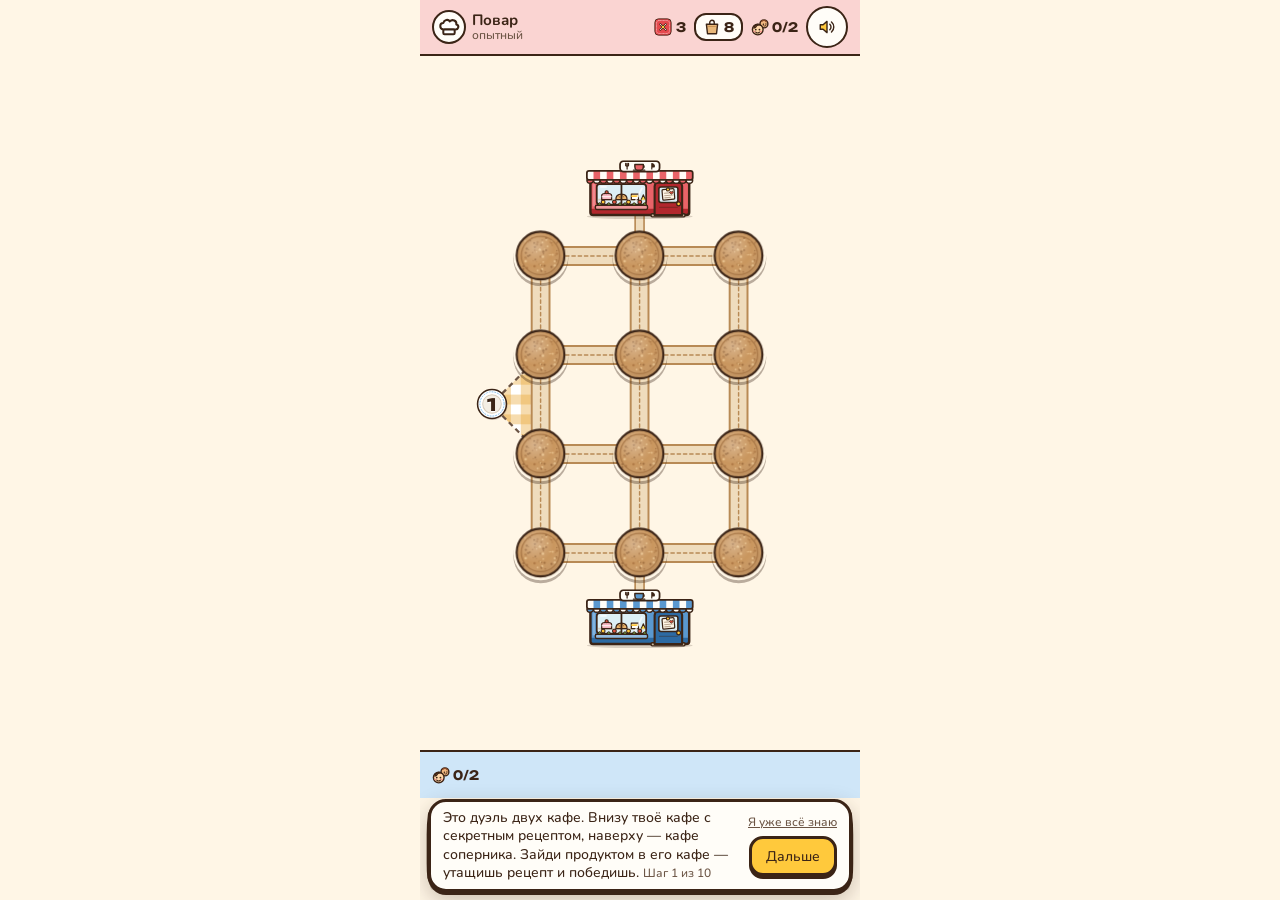
==== index.html @ 73033e5e "Сборка 06a5ac6: правила обновились, старые партии по прежним" ====
<!doctype html>
<html lang="ru">
  <head><meta name="robots" content="noindex">
    <meta charset="utf-8" />
    <meta name="viewport" content="width=device-width, initial-scale=1, viewport-fit=cover" />
    <meta name="theme-color" content="#FFF6E6" />
    <meta name="description" content="Два кафе спорят за гостей: выставляй продукты цепочкой от своего кафе, обслуживай столики или утащи секретный рецепт соперника. Дуэль с поваром или с другом." />
    <link rel="manifest" href="manifest.webmanifest" />
    <link rel="icon" href="icon-192.png" />
    <link rel="apple-touch-icon" href="icon-192.png" />
    <title>Кухонная дуэль</title>
    <script type="module" crossorigin src="./assets/main-CkY53IUv.js"></script>
    <link rel="modulepreload" crossorigin href="./assets/net-BnhEGn1H.js">
    <link rel="stylesheet" crossorigin href="./assets/main-BZFD7mSK.css">
  </head>
  <body>
    <main id="app"></main>
  </body>
</html>
---- assets/main-BZFD7mSK.css ----
@font-face{font-family:Nunito;font-style:normal;font-weight:400 900;font-display:swap;src:url(./nunito-cyrillic-CY6AOgYE.woff2)format("woff2");unicode-range:U+301,U+400-45F,U+490-491,U+4B0-4B1,U+2116}@font-face{font-family:Nunito;font-style:normal;font-weight:400 900;font-display:swap;src:url(./nunito-latin-BzFMHfZw.woff2)format("woff2");unicode-range:U+??,U+131,U+152-153,U+2BB-2BC,U+2C6,U+2DA,U+2DC,U+304,U+308,U+329,U+2000-206F,U+20AC,U+2122,U+2191,U+2193,U+2212,U+2215,U+FEFF,U+FFFD}@font-face{font-family:Unbounded;font-style:normal;font-weight:400 900;font-display:swap;src:url(./unbounded-cyrillic-C627f1f8.woff2)format("woff2");unicode-range:U+301,U+400-45F,U+490-491,U+4B0-4B1,U+2116}@font-face{font-family:Unbounded;font-style:normal;font-weight:400 900;font-display:swap;src:url(./unbounded-latin-D5afBTBx.woff2)format("woff2");unicode-range:U+??,U+131,U+152-153,U+2BB-2BC,U+2C6,U+2DA,U+2DC,U+304,U+308,U+329,U+2000-206F,U+20AC,U+2122,U+2191,U+2193,U+2212,U+2215,U+FEFF,U+FFFD}:root{--ink:#3b2416;--ink2:#6b5444;--cream:#fff6e6;--paper:#fffdf8;--tile:#f6ead6;--grout:#e6d4b8;--wood:#e9b87a;--blue:#3d86c6;--blue-l:#cfe6f8;--red:#e5484d;--red-l:#fad4d2;--mustard:#ffc93c;--leaf:#5db33a;--leaf-l:#ddf2cc;--blue-d:#2c6aa3;--red-d:#b2272d;--display:"Unbounded", "Nunito", system-ui, sans-serif;--body:"Nunito", system-ui, sans-serif;--cs:50px}*{box-sizing:border-box;-webkit-tap-highlight-color:transparent}html,body{background:var(--cream);height:100%;color:var(--ink);font:500 15px/1.35 var(--body);margin:0}body{overscroll-behavior:none;-webkit-user-select:none;user-select:none}button{font:inherit;color:inherit;cursor:pointer}button:disabled{opacity:.45;cursor:default}#app{flex-direction:column;max-width:440px;height:100%;margin:0 auto;display:flex;position:relative;overflow:hidden}.ic{flex:none;width:26px;height:26px}.ic.sm{width:18px;height:18px}h1,h2,h3{font-family:var(--display);margin:0}p,li{text-wrap:pretty}.sr{clip:rect(0 0 0 0);white-space:nowrap;width:1px;height:1px;position:absolute;overflow:hidden}#app{touch-action:manipulation}.menu{flex-direction:column;flex:1;gap:14px;padding:28px 20px 20px;display:flex;overflow:auto}.logo{justify-items:center;margin:6px 0 4px;line-height:.95;display:grid}.logo .l1{font:900 30px var(--display);color:var(--blue)}.logo .l2{font:900 44px var(--display);color:var(--red)}.hero{justify-content:center;gap:10px;display:flex}.hero img{width:92px;height:92px}@media (height<=700px){.menu{gap:10px;padding-top:16px}.logo{margin:0}.logo .l1{font-size:24px}.logo .l2{font-size:36px}.hero img{width:60px;height:60px}.opt{padding:8px 10px}}@media (height<=600px){.hero{display:none}}.group{gap:6px;display:grid}.group>b{font:800 13px var(--display);text-transform:uppercase;letter-spacing:.06em;color:var(--ink2)}.seg{grid-template-columns:1fr 1fr;gap:8px;display:grid}.opt{text-align:left;background:var(--paper);border:2px solid var(--ink);border-radius:14px;gap:2px;padding:10px 12px;display:grid}.opt small{color:var(--ink2);font-size:12px}.opt b{font:800 14px var(--display)}.opt[aria-pressed=true]{background:var(--leaf-l);box-shadow:inset 0 0 0 3px var(--leaf)}.seg.three{grid-template-columns:repeat(3,minmax(0,1fr))}.seg.three .opt{padding:9px 8px}.seg.three .opt b{font:800 14px var(--body);white-space:nowrap}.seg.maps{grid-template-columns:repeat(3,minmax(0,1fr))}.opt.map{text-align:center;justify-items:center;gap:4px;padding:8px 6px}.opt.map b{font:800 13px var(--body);white-space:nowrap}.thumb{width:100%;height:58px}.thumb polyline{stroke:#c9a274;stroke-width:.16px;stroke-linecap:round;fill:none}.thumb polyline.hq{stroke-dasharray:.08 .1}.thumb .bs{fill:#c9965e;stroke:var(--ink);stroke-width:.07px}.thumb .pl{fill:#fff;stroke:#e8a838;stroke-width:.08px}.thumb .fr{stroke:var(--ink);stroke-width:.07px}.thumb .fr0{fill:var(--blue)}.thumb .fr1{fill:var(--red)}.cta{background:var(--mustard);border:3px solid var(--ink);width:100%;box-shadow:0 5px 0 var(--ink);font:800 18px var(--display);border-radius:18px;justify-content:center;align-items:center;gap:8px;padding:14px;display:flex}.cta:active{box-shadow:0 2px 0 var(--ink);transform:translateY(3px)}.ghost{background:var(--paper);border:2px solid var(--ink);border-radius:14px;justify-content:center;align-items:center;gap:6px;padding:10px 6px;font-size:14px;display:flex}.row2{grid-template-columns:1fr 1fr;gap:8px;width:100%;display:grid}.ghost.wide{width:100%}.hud{align-items:center;gap:8px;min-height:48px;padding:6px 12px;display:flex}.hud.top{background:var(--red-l);border-bottom:2px solid var(--ink)}.hud.bottom{border-top:2px solid var(--ink);background:var(--blue-l)}.who{align-items:center;gap:6px;margin-right:auto;line-height:1.1;display:flex}.who small{color:var(--ink2);font-size:12px;display:block}.ava{background:var(--paper);border:2px solid var(--ink);border-radius:50%;width:34px;height:34px;padding:2px}.backs{display:flex}.backs img{width:18px;height:18px;margin-left:-6px}.backs img:first-child{margin:0}.stat{font:700 13px var(--display);font-variant-numeric:tabular-nums;align-items:center;gap:3px;display:inline-flex}.amb{display:flex}.amb img{width:22px;height:22px}.amb.on img:first-child{animation:.8s ease-in-out infinite alternate pulse}.round{border:2px solid var(--ink);background:var(--paper);border-radius:50%;flex:none;place-items:center;width:42px;height:42px;padding:0;display:grid;position:relative}.round:before{content:"";border-radius:50%;position:absolute;inset:-3px}.say{z-index:7;height:30px;color:var(--ink);text-align:center;background:var(--red-l);font-size:13px;line-height:1.3;position:relative}.say-in{background:inherit;border-bottom:2px solid var(--ink);min-height:100%;padding:6px 12px 5px;position:absolute;inset:0 0 auto}.say b{font:800 12px var(--display);margin-right:4px}.say.me{background:var(--blue-l)}.field{flex:1;align-content:center;justify-items:center;min-height:0;padding:4px 10px 2px;display:grid;overflow:hidden}.fridge-row{grid-template-columns:repeat(var(--w), var(--cs));height:34px;display:grid;overflow:visible}.fridge-row button{background:0 0;border:0;padding:0;position:relative}.fridge-row button:disabled{opacity:1}.fridge-row img{object-fit:contain;width:100%;max-width:180px;height:40px;margin-top:-4px}.fridge-row .reach img{filter:drop-shadow(0 0 6px var(--leaf));animation:1.1s ease-in-out infinite alternate glow}@keyframes glow{to{transform:scale(1.06)}}.board{grid-template-columns:repeat(var(--w), var(--cs));grid-template-rows:repeat(var(--h), var(--cs));background:var(--grout);border:3px solid var(--ink);border-radius:14px;gap:3px;padding:3px;display:grid}.cell{background:var(--tile);border:0;border-radius:8px;place-items:center;padding:0;display:grid;position:relative}.cell.void{background:0 0}.cell.reg{--g:#c9925438;background-color:var(--paper);background-image:linear-gradient(90deg, var(--g) 50%, transparent 0), linear-gradient(var(--g) 50%, transparent 0);background-size:12px 12px}.cell.own0{--g:#3d86c652}.cell.own1{--g:#e5484d4d}.cell[data-e*=T]{border-top:3px dashed var(--ink2)}.cell[data-e*=B]{border-bottom:3px dashed var(--ink2)}.cell[data-e*=L]{border-left:3px dashed var(--ink2)}.cell[data-e*=R]{border-right:3px dashed var(--ink2)}.cell.own0[data-e]{border-color:var(--blue)}.cell.own1[data-e]{border-color:var(--red)}.cell.last:after{content:"";border:3px solid var(--red);pointer-events:none;border-radius:10px;position:absolute;inset:2px}.plate{z-index:2;pointer-events:none;width:24px;height:24px;position:absolute;top:-7px;left:-6px}.plate img{width:100%}.plate em{font:800 10px var(--display);place-items:center;font-style:normal;display:grid;position:absolute;inset:0}.plate.p0:after,.plate.p1:after{content:"";border:3px solid var(--blue);border-radius:50%;position:absolute;inset:1px}.plate.p1:after{border-color:var(--red)}.pc{--sz:calc(var(--cs) * .83);width:var(--sz);height:var(--sz);background:radial-gradient(circle at 50% 42%, var(--paper) 55%, var(--rim-l) 56%);border:3px solid var(--rim);box-shadow:0 3px 0 var(--ink), inset 0 0 0 2px var(--ink);border-radius:50%;flex:none;place-items:center;padding:0;display:grid;position:relative}.pc.s0{--rim:var(--blue);--rim-l:var(--blue-l);--rim-d:var(--blue-d)}.pc.s1{--rim:var(--red);--rim-l:var(--red-l);--rim-d:var(--red-d)}.pc img{width:calc(var(--sz) * var(--sc,.8) * .98);height:calc(var(--sz) * var(--sc,.8) * .98);pointer-events:none}.pc b{--bd:clamp(15px, calc(var(--sz) * .36), 19px);right:calc(var(--bd) * -.5);bottom:calc(var(--bd) * -.5);width:var(--bd);height:var(--bd);box-sizing:border-box;background:var(--rim-d);color:#fff;border:2px solid var(--ink);font:800 calc(var(--bd) * .6) / calc(var(--bd) - 4px) var(--display);text-align:center;z-index:1;border-radius:50%;position:absolute}.pc .lidmark{width:22px;height:22px;position:absolute;top:-6px;left:-6px}.pc.stack{box-shadow:0 3px 0 var(--ink), 4px -4px 0 -1px var(--rim-l), 4px -4px 0 1px var(--ink), inset 0 0 0 2px var(--ink)}.pc.link:after,.pc.cut:after{content:"";border:2px solid var(--ink);background:var(--paper) center/12px no-repeat;z-index:1;border-radius:50%;width:16px;height:16px;position:absolute;top:-4px;right:-4px}.pc.link:after{background-color:var(--blue-l);background-image:url("data:image/svg+xml,%3Csvg xmlns='http://www.w3.org/2000/svg' viewBox='0 0 16 16'%3E%3Cg fill='none' stroke='%232c6aa3' stroke-width='2.2'%3E%3Crect x='1.5' y='5' width='7' height='6' rx='3'/%3E%3Crect x='7.5' y='5' width='7' height='6' rx='3'/%3E%3C/g%3E%3C/svg%3E")}.pc.cut{--rim:#9c8b7c;--rim-l:var(--tile);--rim-d:#7d6c5e;border-style:dashed}.pc.cut img{filter:grayscale();opacity:.45}.pc.cut:after{background-image:url("data:image/svg+xml,%3Csvg xmlns='http://www.w3.org/2000/svg' viewBox='0 0 16 16'%3E%3Cpath d='M4 4l8 8M12 4l-8 8' stroke='%23b2272d' stroke-width='2.6' stroke-linecap='round'/%3E%3C/svg%3E")}.hint{border:3px dashed var(--leaf);pointer-events:none;background:#5db33a24;border-radius:50%;animation:1.2s ease-in-out infinite alternate pulse;position:absolute;inset:6px}.hint.aim{border-color:var(--red);background:#e5484d24}.pc.target{box-shadow:0 3px 0 var(--ink), 0 0 0 3px var(--paper), 0 0 0 7px var(--leaf), inset 0 0 0 2px var(--ink);animation:1.2s ease-in-out infinite alternate pulse}.pc.aim{box-shadow:0 3px 0 var(--ink), 0 0 0 3px var(--paper), 0 0 0 7px var(--red), inset 0 0 0 2px var(--ink);animation:1.2s ease-in-out infinite alternate pulse}@keyframes pulse{to{transform:scale(.9)}}.turn{-webkit-line-clamp:4;text-align:right;min-width:0;color:var(--ink2);text-wrap:pretty;-webkit-box-orient:vertical;flex:1;margin-left:8px;font-size:12px;line-height:1.3;display:-webkit-box;overflow:hidden}.turn b{color:var(--ink);font-size:12px;display:block}.tray{padding:10px 10px calc(12px + env(safe-area-inset-bottom));background:linear-gradient(var(--blue-l), var(--cream));align-items:stretch;gap:8px;display:flex}.rack{scrollbar-width:none;border-style:solid;border-width:12px 26px 14px;border-image:url(./tray-cABU_V3R.svg) 22 56 26 fill/12px 26px 14px;flex:1;align-items:center;gap:2px;min-width:0;min-height:90px;padding:0 6px;display:flex;overflow:auto hidden}.rack .pc{--sz:42px;margin-right:-2px}.rack.crowded .pc{--sz:35px;margin-right:calc(-1 * var(--ov,15px))}.rack.crowded .pc:hover,.rack.crowded .pc.sel{z-index:1}.rack .pc:last-child{margin-right:0}.rack:after{content:"";flex:0 0 4px}.rack.crowded .pc b{right:auto;left:calc(var(--bd) * -.5);z-index:2;pointer-events:none}.rack .pc.sel{box-shadow:0 3px 0 var(--ink), 0 0 0 4px var(--leaf), inset 0 0 0 2px var(--ink);transform:translateY(-6px)}.rack .empty{color:var(--ink2);padding:0 6px;font-size:13px}.acts{gap:6px;width:72px;display:grid}.tools{background:var(--blue-l);gap:6px;padding:8px 10px 0;display:flex}.tools .act{flex:1}.act{background:var(--mustard);border:3px solid var(--ink);box-shadow:0 3px 0 var(--ink);white-space:nowrap;border-radius:12px;justify-content:center;align-items:center;gap:4px;padding:6px 4px;font-size:12px;line-height:1.1;display:flex}.act.alt{background:var(--paper)}.act[aria-pressed=true]{background:var(--leaf-l);box-shadow:inset 0 0 0 3px var(--leaf)}.act img{width:20px;height:20px}.thinking{animation:.6s ease-in-out infinite alternate pulse}.sheet{z-index:10;background:#3b241673;align-items:flex-end;display:flex;position:absolute;inset:0}.sheet>div{background:var(--paper);border:3px solid var(--ink);width:100%;max-height:92%;padding-bottom:env(safe-area-inset-bottom);border-bottom:0;border-radius:22px 22px 0 0;overflow:auto}.sheet-head{border-bottom:2px solid var(--ink);font:800 15px var(--display);align-items:center;gap:8px;padding:14px 16px;display:flex}.sheet-head b{margin-right:auto}.sheet-head button{background:0 0;border:0;padding:0}.sheet-note{color:var(--ink2);margin:0;padding:10px 16px;font-size:13px}.roster{gap:4px;margin:0;padding:0 16px 10px;list-style:none;display:grid}.roster li{border-bottom:1px dashed var(--grout);grid-template-columns:40px 1fr auto;align-items:center;gap:10px;padding:4px 0;display:grid}.roster img{width:40px;height:40px}.roster small{color:var(--ink2);font-size:12px;line-height:1.3;display:block}.dots{gap:5px;display:flex}.dots i{border:2px solid var(--ink);background:var(--paper);border-radius:50%;width:14px;height:14px}.dots i.gone{background:var(--red)}.sheet-foot{border-top:2px solid var(--ink);background:var(--red-l);justify-content:space-between;padding:12px 16px;font-size:13px;display:flex}.picks{flex-wrap:wrap;justify-content:center;gap:10px;padding:14px 16px 18px;display:flex}.picks button{width:84px}.picks small{color:var(--ink2);font-size:12px;display:block}.picks button{background:var(--paper);border:2px solid var(--ink);border-radius:14px;justify-items:center;gap:4px;padding:8px 2px;font-size:12px;display:grid}.picks img{width:44px;height:44px}.rules{padding:6px 16px 18px;font-size:14px}.rules p{margin:8px 0}.rules ul{margin:6px 0;padding-left:18px}.over{text-align:center;flex-direction:column;flex:1;align-items:center;gap:10px;padding:30px 22px 22px;display:flex;position:relative;overflow:hidden auto}.over:has(.new-badges) .hero-unit{zoom:.6}.over:has(.new-badges){gap:8px;padding-top:20px}.over.win{background:var(--blue-l)}.over.lose{background:var(--red-l)}.over.draw{background:var(--tile)}.burst{background:repeating-conic-gradient(from 0deg at 50% 46%, #ffffff8c 0 10deg, transparent 10deg 20deg);z-index:0;position:absolute;inset:-40%}.over>*{z-index:1;position:relative}.eyebrow{font:700 12px var(--display);letter-spacing:.08em;text-transform:uppercase;margin:0}.over h2{font-size:27px;font-weight:900}.hero-unit{flex-shrink:0;width:260px;height:200px;position:relative}@media (height<=700px){.over{gap:8px;padding-top:22px}.over h2{margin:0;font-size:24px}.hero-unit{zoom:.72}}@media (height<=580px){.hero-unit{zoom:.55}.why{font-size:12px}}.hero-fridge{width:240px;position:absolute;bottom:0;left:10px;transform:rotate(-4deg)}.hero-melon{width:130px;animation:.9s ease-in-out infinite alternate hop;position:absolute;bottom:54px;left:70px}@keyframes hop{to{transform:translateY(-12px)rotate(-6deg)}}.score{font:900 28px var(--display);align-items:center;gap:10px;display:flex}.score span{align-items:center;gap:6px;display:inline-flex}.score .s0{color:var(--blue-d)}.score .s1{color:var(--red-d)}.why{color:var(--ink2);max-width:300px;margin:0;font-size:13px}.over .cta{margin-top:auto}@media (prefers-reduced-motion:reduce){.focus,.hint,.pc.target,.pc.aim,.hero-melon,.fridge-row .reach img,.thinking,.amb.on img{animation:none}}.stat.tap{border:2px solid var(--ink);background:var(--paper);color:var(--ink);border-radius:12px;padding:3px 7px;position:relative}.stat.tap:before{content:"";position:absolute;inset:-8px -4px}.rack .pc.off{opacity:.35}.focus{outline:4px solid var(--leaf);outline-offset:3px;animation:1s ease-in-out infinite alternate pulse}.coach{background:var(--paper);border:3px solid var(--ink);box-shadow:0 4px 0 var(--ink);border-radius:18px;flex:none;margin:8px 10px 0;padding:10px 14px 8px;font-size:14px;line-height:1.35}.coach p{margin:0 0 8px}.coach-foot{align-items:center;gap:10px;display:flex}.coach-foot small{color:var(--ink2);margin-right:auto}.coach .act{padding:8px 16px;font-size:14px}.textlink{color:var(--ink2);background:0 0;border:0;margin:-12px -6px;padding:12px 6px;font-size:12px;text-decoration:underline}.info{z-index:7;background:var(--paper);border:3px solid var(--ink);box-shadow:0 5px 0 var(--ink);border-radius:18px;grid-template-columns:64px 1fr;align-items:center;gap:10px;padding:12px;font-size:14px;display:grid;position:absolute;top:86px;left:10px;right:10px}.info>img{width:64px;height:64px}.info small{color:var(--ink2);margin-top:3px;font-size:13px;display:block}.roster-head{font:800 12px var(--display);grid-template-columns:40px 1fr 62px 62px;gap:10px;padding:0 16px;display:grid}.roster-head .s0{color:var(--blue-d)}.roster-head .s1{color:var(--red-d)}.roster.two li{grid-template-columns:40px 1fr 62px 62px}.dots i.left.s0{background:var(--blue)}.dots i.left.s1{background:var(--red)}.dots i.inhand{box-shadow:0 0 0 2px var(--paper), 0 0 0 4px var(--mustard)}@media (prefers-reduced-motion:reduce){.focus{animation:none}}.say:empty{display:none}@media (width<=360px){.who .ava{display:none}.who small{white-space:nowrap}}@media (height<=620px){.hud{min-height:42px;padding:3px 10px}.hud .round{width:40px;height:40px}.say{height:26px}.say-in{padding:4px 10px 3px}.turn{-webkit-line-clamp:4}.fridge-row{height:26px}.fridge-row img{height:30px}.tray{padding:6px 8px calc(8px + env(safe-area-inset-bottom))}.rack{min-height:86px}.rack .pc{--sz:40px}.act{padding:4px}.coach{margin-top:6px;padding:8px 12px 6px;font-size:13px;line-height:1.3}.coach p{margin-bottom:4px}}.board-g{width:calc(var(--u,56px) * var(--sw));height:calc(var(--u,56px) * var(--sh));--u:inherit;position:relative}.board-g svg{width:100%;height:100%;position:absolute;inset:0}.board-g .face{fill:url(#nap);stroke:var(--ink2);stroke-width:.035px;stroke-dasharray:.08 .06;stroke-linejoin:round}.board-g .face.own0{fill:url(#nap0);stroke:var(--blue)}.board-g .face.own1{fill:url(#nap1);stroke:var(--red)}.board-g .run-edge{stroke:#b88a55;stroke-width:.3px;stroke-linecap:round}.board-g .path{stroke:#efdcbd;stroke-width:.24px;stroke-linecap:round}.board-g .stitch{stroke:#b88a55;stroke-width:.022px;stroke-dasharray:.05 .045;stroke-linecap:round}.board-g .run-edge.hqp{stroke-width:.16px}.board-g .path.hqp{stroke-width:.11px}.board-g .stitch.hqp{display:none}.base{width:calc(var(--u) * var(--bs,.84));height:calc(var(--u) * var(--bs,.84));z-index:2;background:url(./coaster-Dc55M_Cw.svg) 50%/100% no-repeat;border:0;border-radius:50%;place-items:center;padding:0;display:grid;position:absolute;transform:translate(-50%,-50%);box-shadow:0 3px #3b241659}.base .pc{--sz:calc(var(--u) * var(--bs,.84));position:absolute;inset:-3px}.base .hint{inset:3px}.base.last:after{content:"";border:3px solid var(--red);pointer-events:none;border-radius:50%;position:absolute;inset:-6px}.plate-g{width:calc(var(--u) * .5);height:calc(var(--u) * .5);z-index:1;pointer-events:none;position:absolute;transform:translate(-50%,-50%)}.plate-g img{width:100%}.plate-g em{font:800 12px var(--display);place-items:center;font-style:normal;display:grid;position:absolute;inset:0}.plate-g.p0:after,.plate-g.p1:after{content:"";border:3px solid var(--blue);border-radius:50%;position:absolute;inset:1px}.plate-g.p1:after{border-color:var(--red)}.fridge-g{width:calc(var(--u) * 1.9);height:calc(var(--u) * .9);z-index:2;background:0 0;border:0;padding:0;position:absolute;transform:translate(-50%,-50%)}.fridge-g img{object-fit:contain;width:100%;height:100%}.fridge-g:disabled{opacity:1;cursor:default}.fridge-g.reach img{filter:drop-shadow(0 0 6px var(--leaf));animation:1.1s ease-in-out infinite alternate glow}@media (prefers-reduced-motion:reduce){.fridge-g.reach img{animation:none}}@media (width<=340px){.rack.crowded .pc{--sz:32px}}.tray{margin:4px 6px calc(8px + env(safe-area-inset-bottom));background:0 0;border-style:solid;border-width:12px 26px 14px;border-image:url(./tray-cABU_V3R.svg) 22 56 26 fill/12px 26px 14px;align-items:center;gap:4px;min-height:90px;padding:0 4px}.rack{border:0;border-image:;min-height:64px;padding:0 2px}.acts{width:60px}.act{border-radius:14px;flex-direction:column;gap:2px;min-height:56px;font-size:11px}@media (height<=620px){.tray{min-height:86px}.rack{min-height:60px}}@media (width<=360px){.hud.top{gap:5px;padding-left:8px;padding-right:8px}.hud.top .who{flex:1 1 0;min-width:0}.hud.top .who>span{min-width:0}.hud.top .who b,.hud.top .who small{text-overflow:ellipsis;white-space:nowrap;display:block;overflow:hidden}.hud.top .backs img{width:15px;height:15px;margin-left:-9px}.hud.top .round{width:38px;height:38px}.hud.top .stat.tap{padding:3px 5px}}@media (width<=340px){.seg.three .opt,.opt.map{padding-left:4px;padding-right:4px}.seg.three .opt b,.opt.map b{font-size:12px}.seg.three .opt small{font-size:11px}}@media (width<=380px){.hud.bottom{gap:6px;padding-inline:8px}.turn{margin-left:2px}.turn b{display:inline}.turn b:after{content:" · "}}.draw-ic{align-items:flex-start;display:inline-flex}.draw-ic i{text-align:center;min-width:22px;color:var(--ink);border:2px solid var(--ink);background:#7cc74a;border-radius:10px;margin:-4px 0 0 -5px;padding:0 3px;font-size:12px;font-style:normal;font-weight:800;line-height:16px}.fx-in,.fx-cover,.fx-slide,.fx-gone,.fx-take,.fx-hit{animation-delay:var(--fxd,0s);animation-fill-mode:both}.base .pc.fx-in{animation:.26s cubic-bezier(.16,1,.3,1) fx-in}.base .pc.fx-in.fx-foe{animation:.36s cubic-bezier(.16,1,.3,1) fx-foe}@keyframes fx-in{0%{opacity:0;transform:scale(.45)}60%{opacity:1}}@keyframes fx-foe{0%{opacity:0;transform:translateY(-55%)scale(.7)}55%{opacity:1}}.base .pc.fx-cover{animation:.34s cubic-bezier(.3,.7,.4,1) fx-cover}@keyframes fx-cover{0%{opacity:.3;transform:translateY(-45%)scale(1.18)}65%{opacity:1;transform:scale(.9,1.06)}to{transform:none}}.base .pc.fx-slide{animation:.42s cubic-bezier(.16,1,.3,1) fx-slide}@keyframes fx-slide{0%{transform:translate(calc(var(--u) * var(--dx)), calc(var(--u) * var(--dy)))}}.base .pc.fx-gone{pointer-events:none;animation:.4s ease-in forwards fx-gone}@keyframes fx-gone{to{opacity:0;transform:scale(.3)translateY(30%)}}.board-g .face.fx-take{animation:.6s ease-out fx-fill}@keyframes fx-fill{0%{fill-opacity:.15}}.plate-g.fx-take{animation:.5s cubic-bezier(.16,1,.3,1) fx-plate}@keyframes fx-plate{0%{transform:translate(-50%,-50%)scale(1.5)}}.fridge-g.fx-hit img{animation:.5s ease-out fx-hit;animation-delay:var(--fxd,0s)}@keyframes fx-hit{20%{transform:rotate(-5deg)scale(1.08)}45%{transform:rotate(4deg)}70%{transform:rotate(-2deg)}}@media (prefers-reduced-motion:reduce){.base .pc.fx-in,.base .pc.fx-in.fx-foe,.base .pc.fx-cover,.base .pc.fx-slide{animation:.2s ease-out both fx-fade;animation-delay:var(--fxd,0s)}.base .pc.fx-gone{animation:.2s ease-in reverse forwards fx-fade}.plate-g.fx-take,.fridge-g.fx-hit img{animation:none}}@keyframes fx-fade{0%{opacity:0}}.coach.invite{text-align:center}.coach.invite p{margin-bottom:10px}.coach.invite .cta{justify-content:center;width:100%}@media (width<=380px){.hud.bottom.picking .stat{display:none}}.turn.danger,.turn.danger b{color:var(--red-d)}.round.resign.ask{background:var(--red-l);border-color:var(--red-d);box-shadow:0 0 0 3px var(--red)}.over .invite-note{color:var(--ink);margin-top:auto}.over .invite-note+.cta{margin-top:0}.coach.tut{box-shadow:0 3px 0 var(--ink);margin:4px 8px 0;padding:7px 12px;font-size:14px;line-height:1.3}.coach.tut p{margin:0}.coach.tut .step{color:var(--ink2);white-space:nowrap;font-size:12px}.coach.tut.fresh{animation:.4s ease-out coach-in}@keyframes coach-in{0%{opacity:0;transform:translateY(-6px)}}@media (prefers-reduced-motion:reduce){.coach.tut.fresh{animation:none}}.coach.tut.with-btn{grid-template-columns:1fr auto;align-items:center;gap:10px;display:grid}.coach.tut .coach-btns{justify-items:center;gap:6px;display:grid}.coach.tut .act{min-height:40px;padding:6px 14px}@media (height<=620px){.coach.tut{font-size:13px}}@media (height<=560px){.coach.tut{padding:5px 10px;line-height:1.25}.coach.tut .act{min-height:36px;padding:4px 12px;font-size:13px}.hud.top.tut{min-height:36px;padding-top:1px;padding-bottom:1px}.hud.top.tut .round{width:34px;height:34px}.hud.top.tut .ava{display:none}}.coach.tut{z-index:6;box-shadow:0 3px 0 var(--ink), 0 8px 22px #3b241647;margin:0;position:absolute;bottom:8px;left:8px;right:8px}.version{color:var(--ink2);text-align:center;letter-spacing:.02em;margin:2px 0 0;font-size:12px}#fb-text{width:calc(100% - 32px);font:500 16px/1.4 var(--body);color:var(--ink);background:var(--paper);border:3px solid var(--ink);resize:vertical;-webkit-user-select:text;user-select:text;border-radius:16px;min-height:120px;margin:4px 16px 12px;padding:12px 14px;display:block;box-shadow:inset 0 3px #3b241614}#fb-text::placeholder{color:var(--ink2);opacity:.8}#fb-text:focus{border-color:var(--blue-d);box-shadow:0 0 0 3px var(--blue-l);outline:none}.sheet [data-act=fb-send]{width:calc(100% - 32px);margin:0 16px 18px}.pc .under-n{z-index:1;background:var(--paper);border:2px solid var(--ink);min-width:18px;height:18px;color:var(--ink);font:800 10px/14px var(--display);text-align:center;border-radius:9px;padding:0 4px;font-style:normal;position:absolute;top:-7px;left:-7px}.info .under-t{margin-top:8px}.info .under-row{flex-wrap:wrap;gap:8px;margin-top:6px;display:flex}.info .pc.mini{--sz:34px;border-width:2px}.info .pc.mini b{--bd:14px}.hud.top{min-width:0}.hud.top>*{flex-shrink:0}.hud.top .who{flex:1 1 0;min-width:0}.hud.top .who>span{min-width:0}.hud.top .who b,.hud.top .who small{text-overflow:ellipsis;white-space:nowrap;display:block;overflow:hidden}.hud.top .backs{flex-shrink:0}.hud.top .who{min-width:96px}.hud.top .who .ava{flex-shrink:0}.menu{position:relative}.round.mini.menu-sound{z-index:1;width:36px;height:36px;position:absolute;top:10px;right:12px}.archive summary{cursor:pointer;align-items:center;gap:6px;min-height:32px;list-style:none;display:flex}.archive summary::-webkit-details-marker{display:none}.archive summary b{font:800 13px var(--display);text-transform:uppercase;letter-spacing:.06em;color:var(--ink2)}.archive summary:after{content:"";border-right:2.5px solid var(--ink2);border-bottom:2.5px solid var(--ink2);width:8px;height:8px;transition:transform .2s ease-out;transform:rotate(-45deg)}.archive[open] summary:after{transform:rotate(45deg)}.archive .seg{opacity:.85}.round .emo{font-size:20px;line-height:1}.reacts{background:var(--paper);border:3px solid var(--ink);box-shadow:0 4px 0 var(--ink);z-index:20;border-radius:18px;gap:4px;padding:6px;display:flex;position:fixed;bottom:140px;left:50%;transform:translate(-50%)}.react{cursor:pointer;background:0 0;border:0;border-radius:12px;width:44px;height:44px;font-size:26px}.react:active{background:var(--tile)}.bubble{background:var(--paper);border:3px solid var(--ink);box-shadow:0 4px 0 var(--ink);z-index:21;pointer-events:none;border-radius:22px;padding:8px 14px;font-size:44px;line-height:1;animation:.25s ease-out bubble-in;position:fixed;left:50%;transform:translate(-50%)}.field{position:relative}.field .bubble{left:calc(50% + var(--u,50px) * 1.1);border-radius:18px;padding:5px 10px;font-size:30px;animation:.25s ease-out bubble-pop;position:absolute;transform:none}.field .bubble.foe{top:2px}.field .bubble.mine{top:auto;bottom:2px}.field .bubble:after{content:"";border:7px solid #0000;border-right:10px solid var(--ink);border-left:0;margin-top:-7px;position:absolute;top:50%;left:-12px}@keyframes bubble-pop{0%{opacity:0;transform:scale(.6)}}@keyframes bubble-in{0%{opacity:0;transform:translate(-50%)scale(.6)}}@media (prefers-reduced-motion:reduce){.bubble{animation:none}}.base.off{opacity:.55;filter:saturate(.6)}.base.nope{animation:.35s ease-out nope}@keyframes nope{20%,60%{transform:translate(calc(-50% - 4px),-50%)}40%,80%{transform:translate(calc(4px - 50%),-50%)}}@media (prefers-reduced-motion:reduce){.base.nope{outline:3px solid var(--red);outline-offset:2px;border-radius:50%;animation:none}.field .bubble{animation:none}}.reacts{grid-template-columns:repeat(4,52px);gap:4px;max-width:none;display:grid}.react,.bubble{position:relative}.react{width:52px;height:52px;padding:3px}.react img{object-fit:contain;width:46px;height:46px}.react:focus-visible{outline:3px solid var(--blue-d);outline-offset:-3px}.bubble img{object-fit:contain;width:52px;height:52px;display:block}.field .react-btn{left:auto;right:calc(50% + var(--u,50px) * 1.15);z-index:2;width:44px;height:44px;position:absolute;bottom:2px}.coach.invite .cancel-duel{color:var(--ink2);margin:8px auto 0;font-size:13px;display:block}.coach.invite .cancel-duel.danger{color:var(--red-d);font-weight:700}.field .reacts{z-index:8;position:absolute;bottom:52px;left:50%;transform:translate(-50%)}.field .react-btn .emo{width:34px;height:34px}.field>.coach.invite{z-index:6;box-shadow:0 3px 0 var(--ink), 0 8px 22px #3b241647;margin:0;position:absolute;top:6px;left:8px;right:8px}.newcard{background:var(--paper);border:3px solid var(--ink);width:min(340px,100% - 24px);box-shadow:0 4px 0 var(--ink);z-index:22;border-radius:18px;grid-template-columns:52px 1fr;align-items:center;gap:4px 10px;padding:10px 12px;font-size:14px;line-height:1.3;display:grid;position:fixed;bottom:128px;left:50%;transform:translate(-50%)}.newcard img{object-fit:contain;width:52px;height:52px}.newcard p{margin:0}.newcard small{color:var(--ink2);font-size:12px;display:block}.newcard b{display:block}.newcard .act{grid-column:1/-1;justify-self:end;padding:8px 16px;font-size:14px}.newcard{box-shadow:0 4px 0 var(--ink), 0 10px 26px #3b241640;grid-template-columns:60px 1fr;animation:.3s ease-out newcard-in}@keyframes newcard-in{0%{opacity:0}}.newcard img{width:60px;height:60px;transform:rotate(-6deg)}.newcard small{font:800 11px var(--display);text-transform:uppercase;letter-spacing:.08em;color:var(--leaf)}.newcard b{font-size:15px}@media (prefers-reduced-motion:reduce){.newcard{animation:none}}.coach.quick .dots3{justify-content:center;gap:6px;margin-bottom:4px;display:flex}.coach.quick .dots3 i{background:var(--blue-d);border-radius:50%;width:9px;height:9px;animation:1s ease-in-out infinite dot}.coach.quick .dots3 i:nth-child(2){animation-delay:.15s}.coach.quick .dots3 i:nth-child(3){animation-delay:.3s}@keyframes dot{50%{opacity:.5;transform:translateY(-6px)}}@media (prefers-reduced-motion:reduce){.coach.quick .dots3 i{animation:none}}.base .pc.fx-flung{animation:.45s cubic-bezier(.2,.8,.3,1) both fx-flung;animation-delay:var(--fxd,0s)}@keyframes fx-flung{0%{transform:translate(calc(var(--u) * var(--dx)), calc(var(--u) * var(--dy))) rotate(0) scale(1)}45%{transform:translate(calc(var(--u) * var(--dx) * .45), calc(var(--u) * var(--dy) * .45 - var(--u) * .35)) rotate(-160deg) scale(1.15)}to{transform:none}}@media (prefers-reduced-motion:reduce){.base .pc.fx-flung{animation:.2s ease-out both fx-fade}}.coach.quick-note{grid-template-columns:1fr auto;align-items:center;gap:10px;margin:0;font-size:13px;display:grid}.coach.quick-note p{margin:0}.picks button{align-content:center;min-height:112px}.picks button.peek{background:var(--leaf-l);border-color:var(--leaf);text-align:center;align-content:space-between;gap:6px;padding:8px 6px;animation:.3s ease-out pick-flip}.picks button.peek b{font-size:12px}.picks button.peek small{color:var(--ink);font-size:11px;line-height:1.25}.picks button.peek em{background:var(--mustard);border:2px solid var(--ink);border-radius:10px;padding:2px 8px;font-size:12px;font-style:normal;font-weight:800}@keyframes pick-flip{0%{transform:rotateY(90deg)}}@media (prefers-reduced-motion:reduce){.picks button.peek{animation:none}}.hud.top .stat.backs{gap:4px}.hud.top .stat.backs img,.hud.top .backs img{width:18px;height:18px;margin:0}@media (width<=360px){.hud.top .who{min-width:56px}.hud.top .stat{gap:3px;padding-left:6px;padding-right:6px}}@media (width<=340px){.hud.top{gap:4px;padding-left:6px;padding-right:6px}.hud.top .round{width:34px;height:34px}}.cta.resume{flex-wrap:wrap;row-gap:0}.cta.resume small{text-align:center;font:600 12px var(--body);opacity:.8;flex-basis:100%}.plate-g em{font-size:clamp(12px, calc(var(--u) * .26), 18px);text-shadow:0 1px #fff}.plate-g.p0,.plate-g.p1{width:calc(var(--u) * .56);height:calc(var(--u) * .56)}.plate-g.p0:before,.plate-g.p1:before{content:"";background:var(--blue-l);border-radius:50%;position:absolute;inset:14%}.plate-g.p1:before{background:var(--red-l)}.plate-g.p0 em{color:var(--blue-d)}.plate-g.p1 em{color:var(--red-d)}.plate-g.p0:after,.plate-g.p1:after{border-width:4px}.fridge-g{--fly:1}.fridge-g.top{--fly:-1}.fridge-g.fx-hit{z-index:5}.fridge-g.fx-hit .open{width:100%;animation:.25s ease-out both fridge-open;animation-delay:var(--fxd,0s);position:absolute;inset:0}@keyframes fridge-open{0%{opacity:0;transform:scaleX(.92)}}.fridge-g.fx-hit .loot{opacity:0;pointer-events:none;width:30%;height:auto;animation:.7s cubic-bezier(.2,.8,.3,1) both loot;animation-delay:calc(var(--fxd,0s) + .15s);position:absolute;top:30%;left:50%}.fridge-g.fx-hit .loot.l1{animation-delay:calc(var(--fxd,0s) + .25s);--lx:-70%}.fridge-g.fx-hit .loot.l2{animation-delay:calc(var(--fxd,0s) + .35s);--lx:70%}@keyframes loot{0%{opacity:0;transform:translate(-50%)scale(.4)}25%{opacity:1}to{opacity:0;transform:translate(calc(-50% + var(--lx,0%) * 2), calc(var(--u) * -1.2 * var(--fly))) scale(1) rotate(200deg)}}@media (prefers-reduced-motion:reduce){.fridge-g.fx-hit .open{animation:none}.fridge-g.fx-hit .loot{display:none}}.tray{position:relative}.rack-n{z-index:2;font:800 12px var(--body);color:var(--ink);background:var(--paper);border:2px solid var(--ink);border-radius:10px;padding:1px 8px;position:absolute;top:-11px;left:14px}.rack-n.full{background:var(--red-l);border-color:var(--red-d);color:var(--red-d)}.roster .rm{font:600 11px var(--body);color:var(--ink2);display:block}.roster .rm.exact{color:var(--red-d)}.roster .rm.none{color:var(--leaf)}.roster-head span{text-overflow:ellipsis;white-space:nowrap;min-width:0;overflow:hidden}.abil-toggle{margin:0 auto 6px;padding:6px 14px;font-size:13px;display:block}.roster.compact li{min-height:0;padding-top:3px;padding-bottom:3px}.roster.compact img{width:30px;height:30px}.roster.compact b{font-size:14px}.prof-top{grid-template-columns:repeat(4,1fr);gap:6px;padding:12px 16px 4px;display:grid}.prof-top div{text-align:center;background:var(--tile);border:2px solid var(--ink);border-radius:12px;padding:6px 2px;display:grid}.prof-top b{font:900 18px var(--display)}.prof-top small{color:var(--ink2);font-size:10.5px;line-height:1.15}.prof-vs{border-collapse:collapse;width:calc(100% - 32px);margin:8px 16px 0;font-size:13px}.prof-vs th{font:700 11px var(--body);color:var(--ink2);text-align:right}.prof-vs td{border-top:1px solid var(--grout);text-align:right;padding:3px 0}.prof-vs td:first-child{text-align:left;font-weight:700}.prof-h{font:800 13px var(--display);text-transform:uppercase;letter-spacing:.06em;color:var(--ink2);margin:10px 16px 6px}.badges{grid-template-columns:repeat(2,1fr);gap:6px;padding:0 16px 16px;display:grid}.badge{border:2px dashed var(--grout);color:var(--ink2);border-radius:12px;grid-template-columns:38px 1fr;align-items:center;column-gap:8px;padding:6px 8px;display:grid}.badge img{object-fit:contain;filter:grayscale()opacity(.45);grid-row:span 2;width:38px;height:38px}.badge b{font:800 12px/1.15 var(--display)}.badge small{font-size:11px;line-height:1.2}.badge.got{border:2px solid var(--ink);background:var(--tile);color:var(--ink)}.badge.got img{filter:none}.new-badges{background:var(--paper);border:2px solid var(--ink);border-radius:14px;flex-shrink:0;justify-items:center;gap:4px;margin:0 auto;padding:6px 12px;animation:.5s both pop;display:grid}.new-badges .nb-row{gap:2px;display:flex}.new-badges img{object-fit:contain;width:34px;height:34px}.new-badges small{color:var(--ink2);font-size:11.5px;line-height:1.25}.new-badges small b{color:var(--ink);font-weight:800}@keyframes pop{0%{opacity:0;transform:scale(.6)}to{opacity:1;transform:none}}@media (prefers-reduced-motion:reduce){.new-badges{animation:none}}.stat.foe-rack{flex-shrink:1;gap:0;min-width:0;padding-inline:4px;overflow:hidden}.stat.foe-rack img{object-fit:contain;width:22px;height:22px;margin-right:-3px}.daily{border-color:var(--ink);background:var(--tile)}.daily.done small{color:var(--blue-d)}.daily b{align-items:center;gap:6px;display:flex}.prof-sub{font:700 12px var(--body);color:var(--ink2);margin:4px 16px}.palettes{grid-template-columns:repeat(8,1fr);gap:4px;padding:0 16px 6px;display:grid}.palettes button{aspect-ratio:1;background:var(--paper);border:2px solid var(--grout);border-radius:50%;place-items:center;padding:0;display:grid;position:relative}.palettes button i{border:2px solid var(--ink);border-radius:50%;width:70%;height:70%}.palettes button[aria-pressed=true]{border:3px solid var(--ink);box-shadow:0 2px 0 var(--ink)}.palettes button:disabled i{opacity:.3;border-color:var(--ink2)}.palettes .lock{width:14px;height:14px;color:var(--ink);position:absolute}.colors-note{padding-top:0;font-size:11.5px}.rules .legend{padding:0;list-style:none}.rules .legend li{align-items:center;gap:8px;margin:6px 0;display:flex}.lg{flex:none;place-items:center;width:34px;display:grid}.lg img{width:24px;height:24px}.lg i{font-style:normal;font:800 11px/18px var(--display);text-align:center;border:2px solid var(--ink);background:var(--paper);border-radius:10px;min-width:22px;padding:0 3px}.lg .lg-num{background:var(--blue-d);color:#fff;border-radius:50%;width:20px;min-width:0;padding:0}.lg .lg-cut{color:var(--red-d);border-style:dashed;border-radius:50%;width:22px;min-width:0;padding:0}.lg .lg-last{border:3px solid var(--red);border-radius:50%;width:22px;min-width:0;height:22px}.fridge-g.danger img{filter:drop-shadow(0 0 6px #e0262d)drop-shadow(0 0 2px #e0262d);animation:.9s ease-in-out infinite alternate danger}@keyframes danger{to{filter:drop-shadow(0 0 1px #e0262d)}}.turn .danger-t{color:#c0262d}@media (prefers-reduced-motion:reduce){.fridge-g.danger img{animation:none}}
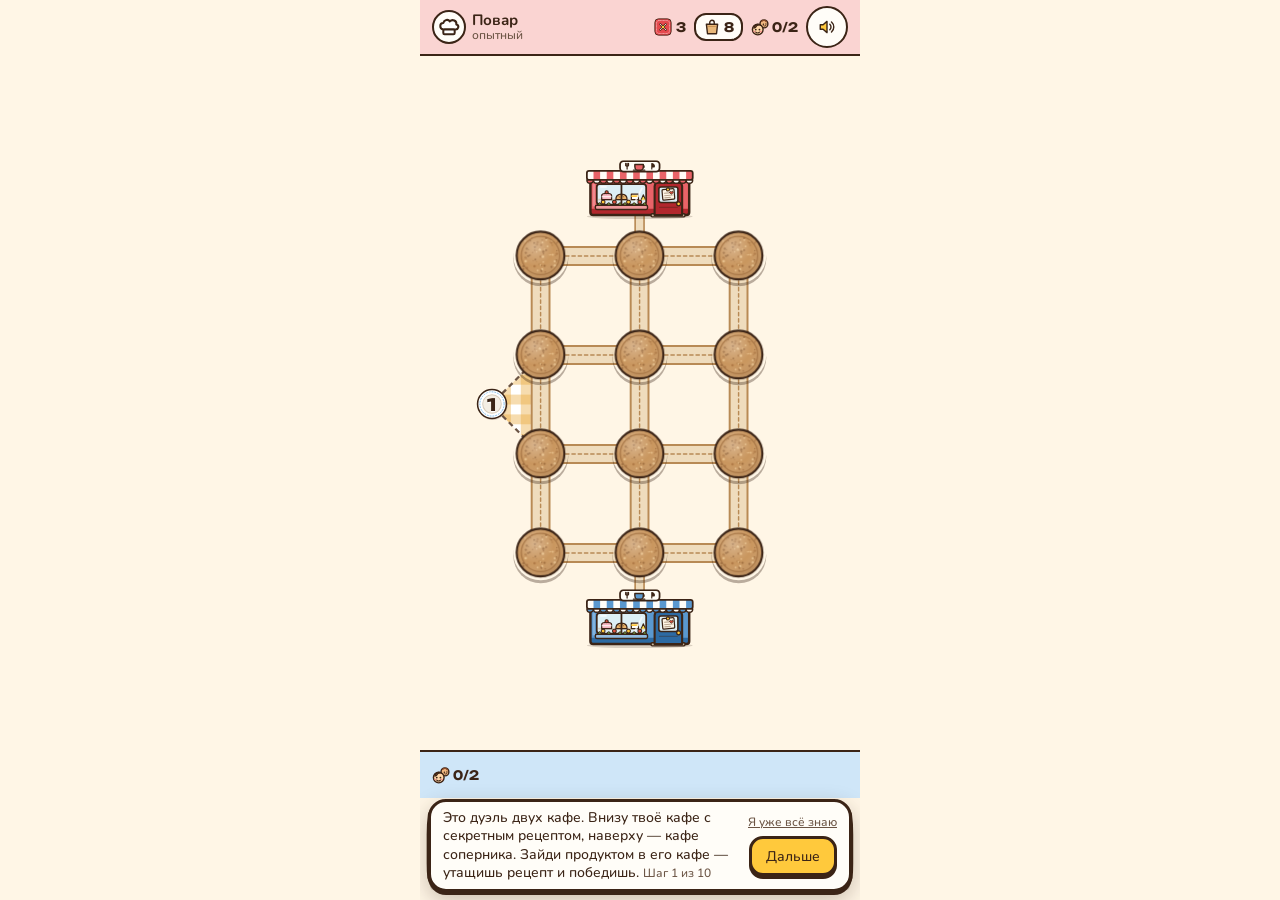
==== commit 6e3a7133: "Сборка 2c2566c: сосисок 3, ровнее старт" ====
--- a/index.html
+++ b/index.html
@@ -9,9 +9,9 @@
     <link rel="icon" href="icon-192.png" />
     <link rel="apple-touch-icon" href="icon-192.png" />
     <title>Кухонная дуэль</title>
-    <script type="module" crossorigin src="./assets/main-CkY53IUv.js"></script>
+    <script type="module" crossorigin src="./assets/main-CBAihO5h.js"></script>
     <link rel="modulepreload" crossorigin href="./assets/net-BnhEGn1H.js">
-    <link rel="stylesheet" crossorigin href="./assets/main-BZFD7mSK.css">
+    <link rel="stylesheet" crossorigin href="./assets/main-DQArNLX1.css">
   </head>
   <body>
     <main id="app"></main>
--- a/assets/main-DQArNLX1.css
+++ b/assets/main-DQArNLX1.css
@@ -0,0 +1 @@
+@font-face{font-family:Nunito;font-style:normal;font-weight:400 900;font-display:swap;src:url(./nunito-cyrillic-CY6AOgYE.woff2)format("woff2");unicode-range:U+301,U+400-45F,U+490-491,U+4B0-4B1,U+2116}@font-face{font-family:Nunito;font-style:normal;font-weight:400 900;font-display:swap;src:url(./nunito-latin-BzFMHfZw.woff2)format("woff2");unicode-range:U+??,U+131,U+152-153,U+2BB-2BC,U+2C6,U+2DA,U+2DC,U+304,U+308,U+329,U+2000-206F,U+20AC,U+2122,U+2191,U+2193,U+2212,U+2215,U+FEFF,U+FFFD}@font-face{font-family:Unbounded;font-style:normal;font-weight:400 900;font-display:swap;src:url(./unbounded-cyrillic-C627f1f8.woff2)format("woff2");unicode-range:U+301,U+400-45F,U+490-491,U+4B0-4B1,U+2116}@font-face{font-family:Unbounded;font-style:normal;font-weight:400 900;font-display:swap;src:url(./unbounded-latin-D5afBTBx.woff2)format("woff2");unicode-range:U+??,U+131,U+152-153,U+2BB-2BC,U+2C6,U+2DA,U+2DC,U+304,U+308,U+329,U+2000-206F,U+20AC,U+2122,U+2191,U+2193,U+2212,U+2215,U+FEFF,U+FFFD}:root{--ink:#3b2416;--ink2:#6b5444;--cream:#fff6e6;--paper:#fffdf8;--tile:#f6ead6;--grout:#e6d4b8;--wood:#e9b87a;--blue:#3d86c6;--blue-l:#cfe6f8;--red:#e5484d;--red-l:#fad4d2;--mustard:#ffc93c;--leaf:#5db33a;--leaf-l:#ddf2cc;--blue-d:#2c6aa3;--red-d:#b2272d;--display:"Unbounded", "Nunito", system-ui, sans-serif;--body:"Nunito", system-ui, sans-serif;--cs:50px}*{box-sizing:border-box;-webkit-tap-highlight-color:transparent}html,body{background:var(--cream);height:100%;color:var(--ink);font:500 15px/1.35 var(--body);margin:0}body{overscroll-behavior:none;-webkit-user-select:none;user-select:none}button{font:inherit;color:inherit;cursor:pointer}button:disabled{opacity:.45;cursor:default}#app{flex-direction:column;max-width:440px;height:100%;margin:0 auto;display:flex;position:relative;overflow:hidden}.ic{flex:none;width:26px;height:26px}.ic.sm{width:18px;height:18px}h1,h2,h3{font-family:var(--display);margin:0}p,li{text-wrap:pretty}.sr{clip:rect(0 0 0 0);white-space:nowrap;width:1px;height:1px;position:absolute;overflow:hidden}#app{touch-action:manipulation}.menu{flex-direction:column;flex:1;gap:14px;padding:28px 20px 20px;display:flex;overflow:auto}.logo{justify-items:center;margin:6px 0 4px;line-height:.95;display:grid}.logo .l1{font:900 30px var(--display);color:var(--blue)}.logo .l2{font:900 44px var(--display);color:var(--red)}.hero{justify-content:center;gap:10px;display:flex}.hero img{width:92px;height:92px}@media (height<=700px){.menu{gap:10px;padding-top:16px}.logo{margin:0}.logo .l1{font-size:24px}.logo .l2{font-size:36px}.hero img{width:60px;height:60px}.opt{padding:8px 10px}}@media (height<=600px){.hero{display:none}}.group{gap:6px;display:grid}.group>b{font:800 13px var(--display);text-transform:uppercase;letter-spacing:.06em;color:var(--ink2)}.seg{grid-template-columns:1fr 1fr;gap:8px;display:grid}.opt{text-align:left;background:var(--paper);border:2px solid var(--ink);border-radius:14px;gap:2px;padding:10px 12px;display:grid}.opt small{color:var(--ink2);font-size:12px}.opt b{font:800 14px var(--display)}.opt[aria-pressed=true]{background:var(--leaf-l);box-shadow:inset 0 0 0 3px var(--leaf)}.seg.three{grid-template-columns:repeat(3,minmax(0,1fr))}.seg.three .opt{padding:9px 8px}.seg.three .opt b{font:800 14px var(--body);white-space:nowrap}.seg.maps{grid-template-columns:repeat(3,minmax(0,1fr))}.opt.map{text-align:center;justify-items:center;gap:4px;padding:8px 6px}.opt.map b{font:800 13px var(--body);white-space:nowrap}.thumb{width:100%;height:58px}.thumb polyline{stroke:#c9a274;stroke-width:.16px;stroke-linecap:round;fill:none}.thumb polyline.hq{stroke-dasharray:.08 .1}.thumb .bs{fill:#c9965e;stroke:var(--ink);stroke-width:.07px}.thumb .pl{fill:#fff;stroke:#e8a838;stroke-width:.08px}.thumb .fr{stroke:var(--ink);stroke-width:.07px}.thumb .fr0{fill:var(--blue)}.thumb .fr1{fill:var(--red)}.cta{background:var(--mustard);border:3px solid var(--ink);width:100%;box-shadow:0 5px 0 var(--ink);font:800 18px var(--display);border-radius:18px;justify-content:center;align-items:center;gap:8px;padding:14px;display:flex}.cta:active{box-shadow:0 2px 0 var(--ink);transform:translateY(3px)}.ghost{background:var(--paper);border:2px solid var(--ink);border-radius:14px;justify-content:center;align-items:center;gap:6px;padding:10px 6px;font-size:14px;display:flex}.row2{grid-template-columns:1fr 1fr;gap:8px;width:100%;display:grid}.ghost.wide{width:100%}.hud{align-items:center;gap:8px;min-height:48px;padding:6px 12px;display:flex}.hud.top{background:var(--red-l);border-bottom:2px solid var(--ink)}.hud.bottom{border-top:2px solid var(--ink);background:var(--blue-l)}.who{align-items:center;gap:6px;margin-right:auto;line-height:1.1;display:flex}.who small{color:var(--ink2);font-size:12px;display:block}.ava{background:var(--paper);border:2px solid var(--ink);border-radius:50%;width:34px;height:34px;padding:2px}.backs{display:flex}.backs img{width:18px;height:18px;margin-left:-6px}.backs img:first-child{margin:0}.stat{font:700 13px var(--display);font-variant-numeric:tabular-nums;align-items:center;gap:3px;display:inline-flex}.amb{display:flex}.amb img{width:22px;height:22px}.amb.on img:first-child{animation:.8s ease-in-out infinite alternate pulse}.round{border:2px solid var(--ink);background:var(--paper);border-radius:50%;flex:none;place-items:center;width:42px;height:42px;padding:0;display:grid;position:relative}.round:before{content:"";border-radius:50%;position:absolute;inset:-3px}.say{z-index:7;height:30px;color:var(--ink);text-align:center;background:var(--red-l);font-size:13px;line-height:1.3;position:relative}.say-in{background:inherit;border-bottom:2px solid var(--ink);min-height:100%;padding:6px 12px 5px;position:absolute;inset:0 0 auto}.say b{font:800 12px var(--display);margin-right:4px}.say.me{background:var(--blue-l)}.field{flex:1;align-content:center;justify-items:center;min-height:0;padding:4px 10px 2px;display:grid;overflow:hidden}.fridge-row{grid-template-columns:repeat(var(--w), var(--cs));height:34px;display:grid;overflow:visible}.fridge-row button{background:0 0;border:0;padding:0;position:relative}.fridge-row button:disabled{opacity:1}.fridge-row img{object-fit:contain;width:100%;max-width:180px;height:40px;margin-top:-4px}.fridge-row .reach img{filter:drop-shadow(0 0 6px var(--leaf));animation:1.1s ease-in-out infinite alternate glow}@keyframes glow{to{transform:scale(1.06)}}.board{grid-template-columns:repeat(var(--w), var(--cs));grid-template-rows:repeat(var(--h), var(--cs));background:var(--grout);border:3px solid var(--ink);border-radius:14px;gap:3px;padding:3px;display:grid}.cell{background:var(--tile);border:0;border-radius:8px;place-items:center;padding:0;display:grid;position:relative}.cell.void{background:0 0}.cell.reg{--g:#c9925438;background-color:var(--paper);background-image:linear-gradient(90deg, var(--g) 50%, transparent 0), linear-gradient(var(--g) 50%, transparent 0);background-size:12px 12px}.cell.own0{--g:#3d86c652}.cell.own1{--g:#e5484d4d}.cell[data-e*=T]{border-top:3px dashed var(--ink2)}.cell[data-e*=B]{border-bottom:3px dashed var(--ink2)}.cell[data-e*=L]{border-left:3px dashed var(--ink2)}.cell[data-e*=R]{border-right:3px dashed var(--ink2)}.cell.own0[data-e]{border-color:var(--blue)}.cell.own1[data-e]{border-color:var(--red)}.cell.last:after{content:"";border:3px solid var(--red);pointer-events:none;border-radius:10px;position:absolute;inset:2px}.plate{z-index:2;pointer-events:none;width:24px;height:24px;position:absolute;top:-7px;left:-6px}.plate img{width:100%}.plate em{font:800 10px var(--display);place-items:center;font-style:normal;display:grid;position:absolute;inset:0}.plate.p0:after,.plate.p1:after{content:"";border:3px solid var(--blue);border-radius:50%;position:absolute;inset:1px}.plate.p1:after{border-color:var(--red)}.pc{--sz:calc(var(--cs) * .83);width:var(--sz);height:var(--sz);background:radial-gradient(circle at 50% 42%, var(--paper) 55%, var(--rim-l) 56%);border:3px solid var(--rim);box-shadow:0 3px 0 var(--ink), inset 0 0 0 2px var(--ink);border-radius:50%;flex:none;place-items:center;padding:0;display:grid;position:relative}.pc.s0{--rim:var(--blue);--rim-l:var(--blue-l);--rim-d:var(--blue-d)}.pc.s1{--rim:var(--red);--rim-l:var(--red-l);--rim-d:var(--red-d)}.pc img{width:calc((var(--sz) - 6px) * var(--sc,.8));height:calc((var(--sz) - 6px) * var(--sc,.8));object-fit:contain;pointer-events:none;max-width:100%;max-height:100%}.pc b{--bd:clamp(15px, calc(var(--sz) * .36), 19px);right:calc(var(--bd) * -.5);bottom:calc(var(--bd) * -.5);width:var(--bd);height:var(--bd);box-sizing:border-box;background:var(--rim-d);color:#fff;border:2px solid var(--ink);font:800 calc(var(--bd) * .6) / calc(var(--bd) - 4px) var(--display);text-align:center;z-index:1;border-radius:50%;position:absolute}.pc .lidmark{width:22px;height:22px;position:absolute;top:-6px;left:-6px}.pc.stack{box-shadow:0 3px 0 var(--ink), 4px -4px 0 -1px var(--rim-l), 4px -4px 0 1px var(--ink), inset 0 0 0 2px var(--ink)}.pc.link:after,.pc.cut:after{content:"";border:2px solid var(--ink);background:var(--paper) center/12px no-repeat;z-index:1;border-radius:50%;width:16px;height:16px;position:absolute;top:-4px;right:-4px}.pc.link:after{background-color:var(--blue-l);background-image:url("data:image/svg+xml,%3Csvg xmlns='http://www.w3.org/2000/svg' viewBox='0 0 16 16'%3E%3Cg fill='none' stroke='%232c6aa3' stroke-width='2.2'%3E%3Crect x='1.5' y='5' width='7' height='6' rx='3'/%3E%3Crect x='7.5' y='5' width='7' height='6' rx='3'/%3E%3C/g%3E%3C/svg%3E")}.pc.cut{--rim:#9c8b7c;--rim-l:var(--tile);--rim-d:#7d6c5e;border-style:dashed}.pc.cut img{filter:grayscale();opacity:.45}.pc.cut:after{background-image:url("data:image/svg+xml,%3Csvg xmlns='http://www.w3.org/2000/svg' viewBox='0 0 16 16'%3E%3Cpath d='M4 4l8 8M12 4l-8 8' stroke='%23b2272d' stroke-width='2.6' stroke-linecap='round'/%3E%3C/svg%3E")}.hint{border:3px dashed var(--leaf);pointer-events:none;background:#5db33a24;border-radius:50%;animation:1.2s ease-in-out infinite alternate pulse;position:absolute;inset:6px}.hint.aim{border-color:var(--red);background:#e5484d24}.pc.target{box-shadow:0 3px 0 var(--ink), 0 0 0 3px var(--paper), 0 0 0 7px var(--leaf), inset 0 0 0 2px var(--ink);animation:1.2s ease-in-out infinite alternate pulse}.pc.aim{box-shadow:0 3px 0 var(--ink), 0 0 0 3px var(--paper), 0 0 0 7px var(--red), inset 0 0 0 2px var(--ink);animation:1.2s ease-in-out infinite alternate pulse}@keyframes pulse{to{transform:scale(.9)}}.turn{-webkit-line-clamp:4;text-align:right;min-width:0;color:var(--ink2);text-wrap:pretty;-webkit-box-orient:vertical;flex:1;margin-left:8px;font-size:12px;line-height:1.3;display:-webkit-box;overflow:hidden}.turn b{color:var(--ink);font-size:12px;display:block}.tray{padding:10px 10px calc(12px + env(safe-area-inset-bottom));background:linear-gradient(var(--blue-l), var(--cream));align-items:stretch;gap:8px;display:flex}.rack{scrollbar-width:none;border-style:solid;border-width:12px 26px 14px;border-image:url(./tray-cABU_V3R.svg) 22 56 26 fill/12px 26px 14px;flex:1;align-items:center;gap:2px;min-width:0;min-height:90px;padding:0 6px;display:flex;overflow:auto hidden}.rack .pc{--sz:42px;margin-right:-2px}.rack.crowded .pc{--sz:35px;margin-right:calc(-1 * var(--ov,15px))}.rack.crowded .pc:hover,.rack.crowded .pc.sel{z-index:1}.rack .pc:last-child{margin-right:0}.rack:after{content:"";flex:0 0 4px}.rack.crowded .pc b{right:auto;left:calc(var(--bd) * -.5);z-index:2;pointer-events:none}.rack .pc.sel{box-shadow:0 3px 0 var(--ink), 0 0 0 4px var(--leaf), inset 0 0 0 2px var(--ink);transform:translateY(-6px)}.rack .empty{color:var(--ink2);padding:0 6px;font-size:13px}.acts{gap:6px;width:72px;display:grid}.tools{background:var(--blue-l);gap:6px;padding:8px 10px 0;display:flex}.tools .act{flex:1}.act{background:var(--mustard);border:3px solid var(--ink);box-shadow:0 3px 0 var(--ink);white-space:nowrap;border-radius:12px;justify-content:center;align-items:center;gap:4px;padding:6px 4px;font-size:12px;line-height:1.1;display:flex}.act.alt{background:var(--paper)}.act[aria-pressed=true]{background:var(--leaf-l);box-shadow:inset 0 0 0 3px var(--leaf)}.act img{width:20px;height:20px}.thinking{animation:.6s ease-in-out infinite alternate pulse}.sheet{z-index:10;background:#3b241673;align-items:flex-end;display:flex;position:absolute;inset:0}.sheet>div{background:var(--paper);border:3px solid var(--ink);width:100%;max-height:92%;padding-bottom:env(safe-area-inset-bottom);border-bottom:0;border-radius:22px 22px 0 0;overflow:auto}.sheet-head{border-bottom:2px solid var(--ink);font:800 15px var(--display);align-items:center;gap:8px;padding:14px 16px;display:flex}.sheet-head b{margin-right:auto}.sheet-head button{background:0 0;border:0;padding:0}.sheet-note{color:var(--ink2);margin:0;padding:10px 16px;font-size:13px}.roster{gap:4px;margin:0;padding:0 16px 10px;list-style:none;display:grid}.roster li{border-bottom:1px dashed var(--grout);grid-template-columns:40px 1fr auto;align-items:center;gap:10px;padding:4px 0;display:grid}.roster img{width:40px;height:40px}.roster small{color:var(--ink2);font-size:12px;line-height:1.3;display:block}.dots{gap:5px;display:flex}.dots i{border:2px solid var(--ink);background:var(--paper);border-radius:50%;width:14px;height:14px}.dots i.gone{background:var(--red)}.sheet-foot{border-top:2px solid var(--ink);background:var(--red-l);justify-content:space-between;padding:12px 16px;font-size:13px;display:flex}.picks{flex-wrap:wrap;justify-content:center;gap:10px;padding:14px 16px 18px;display:flex}.picks button{width:84px}.picks small{color:var(--ink2);font-size:12px;display:block}.picks button{background:var(--paper);border:2px solid var(--ink);border-radius:14px;justify-items:center;gap:4px;padding:8px 2px;font-size:12px;display:grid}.picks img{width:44px;height:44px}.rules{padding:6px 16px 18px;font-size:14px}.rules p{margin:8px 0}.rules ul{margin:6px 0;padding-left:18px}.over{text-align:center;flex-direction:column;flex:1;align-items:center;gap:10px;padding:30px 22px 22px;display:flex;position:relative;overflow:hidden auto}.over:has(.new-badges) .hero-unit{zoom:.6}.over:has(.new-badges){gap:8px;padding-top:20px}.over.win{background:var(--blue-l)}.over.lose{background:var(--red-l)}.over.draw{background:var(--tile)}.burst{background:repeating-conic-gradient(from 0deg at 50% 46%, #ffffff8c 0 10deg, transparent 10deg 20deg);z-index:0;position:absolute;inset:-40%}.over>*{z-index:1;position:relative}.eyebrow{font:700 12px var(--display);letter-spacing:.08em;text-transform:uppercase;margin:0}.over h2{font-size:27px;font-weight:900}.hero-unit{flex-shrink:0;width:260px;height:200px;position:relative}@media (height<=700px){.over{gap:8px;padding-top:22px}.over h2{margin:0;font-size:24px}.hero-unit{zoom:.72}}@media (height<=580px){.hero-unit{zoom:.55}.why{font-size:12px}}.hero-fridge{width:240px;position:absolute;bottom:0;left:10px;transform:rotate(-4deg)}.hero-melon{width:130px;animation:.9s ease-in-out infinite alternate hop;position:absolute;bottom:54px;left:70px}@keyframes hop{to{transform:translateY(-12px)rotate(-6deg)}}.score{font:900 28px var(--display);align-items:center;gap:10px;display:flex}.score span{align-items:center;gap:6px;display:inline-flex}.score .s0{color:var(--blue-d)}.score .s1{color:var(--red-d)}.why{color:var(--ink2);max-width:300px;margin:0;font-size:13px}.over .cta{margin-top:auto}@media (prefers-reduced-motion:reduce){.focus,.hint,.pc.target,.pc.aim,.hero-melon,.fridge-row .reach img,.thinking,.amb.on img{animation:none}}.stat.tap{border:2px solid var(--ink);background:var(--paper);color:var(--ink);border-radius:12px;padding:3px 7px;position:relative}.stat.tap:before{content:"";position:absolute;inset:-8px -4px}.rack .pc.off{opacity:.35}.focus{outline:4px solid var(--leaf);outline-offset:3px;animation:1s ease-in-out infinite alternate pulse}.coach{background:var(--paper);border:3px solid var(--ink);box-shadow:0 4px 0 var(--ink);border-radius:18px;flex:none;margin:8px 10px 0;padding:10px 14px 8px;font-size:14px;line-height:1.35}.coach p{margin:0 0 8px}.coach-foot{align-items:center;gap:10px;display:flex}.coach-foot small{color:var(--ink2);margin-right:auto}.coach .act{padding:8px 16px;font-size:14px}.textlink{color:var(--ink2);background:0 0;border:0;margin:-12px -6px;padding:12px 6px;font-size:12px;text-decoration:underline}.info{z-index:7;background:var(--paper);border:3px solid var(--ink);box-shadow:0 5px 0 var(--ink);border-radius:18px;grid-template-columns:64px 1fr;align-items:center;gap:10px;padding:12px;font-size:14px;display:grid;position:absolute;top:86px;left:10px;right:10px}.info>img{width:64px;height:64px}.info small{color:var(--ink2);margin-top:3px;font-size:13px;display:block}.roster-head{font:800 12px var(--display);grid-template-columns:40px 1fr 62px 62px;gap:10px;padding:0 16px;display:grid}.roster-head .s0{color:var(--blue-d)}.roster-head .s1{color:var(--red-d)}.roster.two li{grid-template-columns:40px 1fr 62px 62px}.dots i.left.s0{background:var(--blue)}.dots i.left.s1{background:var(--red)}.dots i.inhand{box-shadow:0 0 0 2px var(--paper), 0 0 0 4px var(--mustard)}@media (prefers-reduced-motion:reduce){.focus{animation:none}}.say:empty{display:none}@media (width<=360px){.who .ava{display:none}.who small{white-space:nowrap}}@media (height<=620px){.hud{min-height:42px;padding:3px 10px}.hud .round{width:40px;height:40px}.say{height:26px}.say-in{padding:4px 10px 3px}.turn{-webkit-line-clamp:4}.fridge-row{height:26px}.fridge-row img{height:30px}.tray{padding:6px 8px calc(8px + env(safe-area-inset-bottom))}.rack{min-height:86px}.rack .pc{--sz:40px}.act{padding:4px}.coach{margin-top:6px;padding:8px 12px 6px;font-size:13px;line-height:1.3}.coach p{margin-bottom:4px}}.board-g{width:calc(var(--u,56px) * var(--sw));height:calc(var(--u,56px) * var(--sh));--u:inherit;position:relative}.board-g svg{width:100%;height:100%;position:absolute;inset:0}.board-g .face{fill:url(#nap);stroke:var(--ink2);stroke-width:.035px;stroke-dasharray:.08 .06;stroke-linejoin:round}.board-g .face.own0{fill:url(#nap0);stroke:var(--blue)}.board-g .face.own1{fill:url(#nap1);stroke:var(--red)}.board-g .run-edge{stroke:#b88a55;stroke-width:.3px;stroke-linecap:round}.board-g .path{stroke:#efdcbd;stroke-width:.24px;stroke-linecap:round}.board-g .stitch{stroke:#b88a55;stroke-width:.022px;stroke-dasharray:.05 .045;stroke-linecap:round}.board-g .run-edge.hqp{stroke-width:.16px}.board-g .path.hqp{stroke-width:.11px}.board-g .stitch.hqp{display:none}.base{width:calc(var(--u) * var(--bs,.84));height:calc(var(--u) * var(--bs,.84));z-index:2;background:url(./coaster-Dc55M_Cw.svg) 50%/100% no-repeat;border:0;border-radius:50%;place-items:center;padding:0;display:grid;position:absolute;transform:translate(-50%,-50%);box-shadow:0 3px #3b241659}.base .pc{--sz:calc(var(--u) * var(--bs,.84));position:absolute;inset:-3px}.base .hint{inset:3px}.base.last:after{content:"";border:3px solid var(--red);pointer-events:none;border-radius:50%;position:absolute;inset:-6px}.plate-g{width:calc(var(--u) * .5);height:calc(var(--u) * .5);z-index:1;pointer-events:none;position:absolute;transform:translate(-50%,-50%)}.plate-g img{width:100%}.plate-g em{font:800 12px var(--display);place-items:center;font-style:normal;display:grid;position:absolute;inset:0}.plate-g.p0:after,.plate-g.p1:after{content:"";border:3px solid var(--blue);border-radius:50%;position:absolute;inset:1px}.plate-g.p1:after{border-color:var(--red)}.fridge-g{width:calc(var(--u) * 1.9);height:calc(var(--u) * .9);z-index:2;background:0 0;border:0;padding:0;position:absolute;transform:translate(-50%,-50%)}.fridge-g img{object-fit:contain;width:100%;height:100%}.fridge-g:disabled{opacity:1;cursor:default}.fridge-g.reach img{filter:drop-shadow(0 0 6px var(--leaf));animation:1.1s ease-in-out infinite alternate glow}@media (prefers-reduced-motion:reduce){.fridge-g.reach img{animation:none}}@media (width<=340px){.rack.crowded .pc{--sz:32px}}.tray{margin:4px 6px calc(8px + env(safe-area-inset-bottom));background:0 0;border-style:solid;border-width:12px 26px 14px;border-image:url(./tray-cABU_V3R.svg) 22 56 26 fill/12px 26px 14px;align-items:center;gap:4px;min-height:90px;padding:0 4px}.rack{border:0;border-image:;min-height:64px;padding:0 2px}.acts{width:60px}.act{border-radius:14px;flex-direction:column;gap:2px;min-height:56px;font-size:11px}@media (height<=620px){.tray{min-height:86px}.rack{min-height:60px}}@media (width<=360px){.hud.top{gap:5px;padding-left:8px;padding-right:8px}.hud.top .who{flex:1 1 0;min-width:0}.hud.top .who>span{min-width:0}.hud.top .who b,.hud.top .who small{text-overflow:ellipsis;white-space:nowrap;display:block;overflow:hidden}.hud.top .backs img{width:15px;height:15px;margin-left:-9px}.hud.top .round{width:38px;height:38px}.hud.top .stat.tap{padding:3px 5px}}@media (width<=340px){.seg.three .opt,.opt.map{padding-left:4px;padding-right:4px}.seg.three .opt b,.opt.map b{font-size:12px}.seg.three .opt small{font-size:11px}}@media (width<=380px){.hud.bottom{gap:6px;padding-inline:8px}.turn{margin-left:2px}.turn b{display:inline}.turn b:after{content:" · "}}.draw-ic{align-items:flex-start;display:inline-flex}.draw-ic i{text-align:center;min-width:22px;color:var(--ink);border:2px solid var(--ink);background:#7cc74a;border-radius:10px;margin:-4px 0 0 -5px;padding:0 3px;font-size:12px;font-style:normal;font-weight:800;line-height:16px}.fx-in,.fx-cover,.fx-slide,.fx-gone,.fx-take,.fx-hit{animation-delay:var(--fxd,0s);animation-fill-mode:both}.base .pc.fx-in{animation:.26s cubic-bezier(.16,1,.3,1) fx-in}.base .pc.fx-in.fx-foe{animation:.36s cubic-bezier(.16,1,.3,1) fx-foe}@keyframes fx-in{0%{opacity:0;transform:scale(.45)}60%{opacity:1}}@keyframes fx-foe{0%{opacity:0;transform:translateY(-55%)scale(.7)}55%{opacity:1}}.base .pc.fx-cover{animation:.34s cubic-bezier(.3,.7,.4,1) fx-cover}@keyframes fx-cover{0%{opacity:.3;transform:translateY(-45%)scale(1.18)}65%{opacity:1;transform:scale(.9,1.06)}to{transform:none}}.base .pc.fx-slide{animation:.42s cubic-bezier(.16,1,.3,1) fx-slide}@keyframes fx-slide{0%{transform:translate(calc(var(--u) * var(--dx)), calc(var(--u) * var(--dy)))}}.base .pc.fx-gone{pointer-events:none;animation:.4s ease-in forwards fx-gone}@keyframes fx-gone{to{opacity:0;transform:scale(.3)translateY(30%)}}.board-g .face.fx-take{animation:.6s ease-out fx-fill}@keyframes fx-fill{0%{fill-opacity:.15}}.plate-g.fx-take{animation:.5s cubic-bezier(.16,1,.3,1) fx-plate}@keyframes fx-plate{0%{transform:translate(-50%,-50%)scale(1.5)}}.fridge-g.fx-hit img{animation:.5s ease-out fx-hit;animation-delay:var(--fxd,0s)}@keyframes fx-hit{20%{transform:rotate(-5deg)scale(1.08)}45%{transform:rotate(4deg)}70%{transform:rotate(-2deg)}}@media (prefers-reduced-motion:reduce){.base .pc.fx-in,.base .pc.fx-in.fx-foe,.base .pc.fx-cover,.base .pc.fx-slide{animation:.2s ease-out both fx-fade;animation-delay:var(--fxd,0s)}.base .pc.fx-gone{animation:.2s ease-in reverse forwards fx-fade}.plate-g.fx-take,.fridge-g.fx-hit img{animation:none}}@keyframes fx-fade{0%{opacity:0}}.coach.invite{text-align:center}.coach.invite p{margin-bottom:10px}.coach.invite .cta{justify-content:center;width:100%}@media (width<=380px){.hud.bottom.picking .stat{display:none}}.turn.danger,.turn.danger b{color:var(--red-d)}.round.resign.ask{background:var(--red-l);border-color:var(--red-d);box-shadow:0 0 0 3px var(--red)}.over .invite-note{color:var(--ink);margin-top:auto}.over .invite-note+.cta{margin-top:0}.coach.tut{box-shadow:0 3px 0 var(--ink);margin:4px 8px 0;padding:7px 12px;font-size:14px;line-height:1.3}.coach.tut p{margin:0}.coach.tut .step{color:var(--ink2);white-space:nowrap;font-size:12px}.coach.tut.fresh{animation:.4s ease-out coach-in}@keyframes coach-in{0%{opacity:0;transform:translateY(-6px)}}@media (prefers-reduced-motion:reduce){.coach.tut.fresh{animation:none}}.coach.tut.with-btn{grid-template-columns:1fr auto;align-items:center;gap:10px;display:grid}.coach.tut .coach-btns{justify-items:center;gap:6px;display:grid}.coach.tut .act{min-height:40px;padding:6px 14px}@media (height<=620px){.coach.tut{font-size:13px}}@media (height<=560px){.coach.tut{padding:5px 10px;line-height:1.25}.coach.tut .act{min-height:36px;padding:4px 12px;font-size:13px}.hud.top.tut{min-height:36px;padding-top:1px;padding-bottom:1px}.hud.top.tut .round{width:34px;height:34px}.hud.top.tut .ava{display:none}}.coach.tut{z-index:6;box-shadow:0 3px 0 var(--ink), 0 8px 22px #3b241647;margin:0;position:absolute;bottom:8px;left:8px;right:8px}.version{color:var(--ink2);text-align:center;letter-spacing:.02em;margin:2px 0 0;font-size:12px}#fb-text{width:calc(100% - 32px);font:500 16px/1.4 var(--body);color:var(--ink);background:var(--paper);border:3px solid var(--ink);resize:vertical;-webkit-user-select:text;user-select:text;border-radius:16px;min-height:120px;margin:4px 16px 12px;padding:12px 14px;display:block;box-shadow:inset 0 3px #3b241614}#fb-text::placeholder{color:var(--ink2);opacity:.8}#fb-text:focus{border-color:var(--blue-d);box-shadow:0 0 0 3px var(--blue-l);outline:none}.sheet [data-act=fb-send]{width:calc(100% - 32px);margin:0 16px 18px}.pc .under-n{z-index:1;background:var(--paper);border:2px solid var(--ink);min-width:18px;height:18px;color:var(--ink);font:800 10px/14px var(--display);text-align:center;border-radius:9px;padding:0 4px;font-style:normal;position:absolute;top:-7px;left:-7px}.info .under-t{margin-top:8px}.info .under-row{flex-wrap:wrap;gap:8px;margin-top:6px;display:flex}.info .pc.mini{--sz:34px;border-width:2px}.info .pc.mini b{--bd:14px}.hud.top{min-width:0}.hud.top>*{flex-shrink:0}.hud.top .who{flex:1 1 0;min-width:0}.hud.top .who>span{min-width:0}.hud.top .who b,.hud.top .who small{text-overflow:ellipsis;white-space:nowrap;display:block;overflow:hidden}.hud.top .backs{flex-shrink:0}.hud.top .who{min-width:96px}.hud.top .who .ava{flex-shrink:0}.menu{position:relative}.round.mini.menu-sound{z-index:1;width:36px;height:36px;position:absolute;top:10px;right:12px}.archive summary{cursor:pointer;align-items:center;gap:6px;min-height:32px;list-style:none;display:flex}.archive summary::-webkit-details-marker{display:none}.archive summary b{font:800 13px var(--display);text-transform:uppercase;letter-spacing:.06em;color:var(--ink2)}.archive summary:after{content:"";border-right:2.5px solid var(--ink2);border-bottom:2.5px solid var(--ink2);width:8px;height:8px;transition:transform .2s ease-out;transform:rotate(-45deg)}.archive[open] summary:after{transform:rotate(45deg)}.archive .seg{opacity:.85}.round .emo{font-size:20px;line-height:1}.reacts{background:var(--paper);border:3px solid var(--ink);box-shadow:0 4px 0 var(--ink);z-index:20;border-radius:18px;gap:4px;padding:6px;display:flex;position:fixed;bottom:140px;left:50%;transform:translate(-50%)}.react{cursor:pointer;background:0 0;border:0;border-radius:12px;width:44px;height:44px;font-size:26px}.react:active{background:var(--tile)}.bubble{background:var(--paper);border:3px solid var(--ink);box-shadow:0 4px 0 var(--ink);z-index:21;pointer-events:none;border-radius:22px;padding:8px 14px;font-size:44px;line-height:1;animation:.25s ease-out bubble-in;position:fixed;left:50%;transform:translate(-50%)}.field{position:relative}.field .bubble{left:calc(50% + var(--u,50px) * 1.1);border-radius:18px;padding:5px 10px;font-size:30px;animation:.25s ease-out bubble-pop;position:absolute;transform:none}.field .bubble.foe{top:2px}.field .bubble.mine{top:auto;bottom:2px}.field .bubble:after{content:"";border:7px solid #0000;border-right:10px solid var(--ink);border-left:0;margin-top:-7px;position:absolute;top:50%;left:-12px}@keyframes bubble-pop{0%{opacity:0;transform:scale(.6)}}@keyframes bubble-in{0%{opacity:0;transform:translate(-50%)scale(.6)}}@media (prefers-reduced-motion:reduce){.bubble{animation:none}}.base.off{opacity:.55;filter:saturate(.6)}.base.nope{animation:.35s ease-out nope}@keyframes nope{20%,60%{transform:translate(calc(-50% - 4px),-50%)}40%,80%{transform:translate(calc(4px - 50%),-50%)}}@media (prefers-reduced-motion:reduce){.base.nope{outline:3px solid var(--red);outline-offset:2px;border-radius:50%;animation:none}.field .bubble{animation:none}}.reacts{grid-template-columns:repeat(4,52px);gap:4px;max-width:none;display:grid}.react,.bubble{position:relative}.react{width:52px;height:52px;padding:3px}.react img{object-fit:contain;width:46px;height:46px}.react:focus-visible{outline:3px solid var(--blue-d);outline-offset:-3px}.bubble img{object-fit:contain;width:52px;height:52px;display:block}.field .react-btn{left:auto;right:calc(50% + var(--u,50px) * 1.15);z-index:2;width:44px;height:44px;position:absolute;bottom:2px}.coach.invite .cancel-duel{color:var(--ink2);margin:8px auto 0;font-size:13px;display:block}.coach.invite .cancel-duel.danger{color:var(--red-d);font-weight:700}.field .reacts{z-index:8;position:absolute;bottom:52px;left:50%;transform:translate(-50%)}.field .react-btn .emo{width:34px;height:34px}.field>.coach.invite{z-index:6;box-shadow:0 3px 0 var(--ink), 0 8px 22px #3b241647;margin:0;position:absolute;top:6px;left:8px;right:8px}.newcard{background:var(--paper);border:3px solid var(--ink);width:min(340px,100% - 24px);box-shadow:0 4px 0 var(--ink);z-index:22;border-radius:18px;grid-template-columns:52px 1fr;align-items:center;gap:4px 10px;padding:10px 12px;font-size:14px;line-height:1.3;display:grid;position:fixed;bottom:128px;left:50%;transform:translate(-50%)}.newcard img{object-fit:contain;width:52px;height:52px}.newcard p{margin:0}.newcard small{color:var(--ink2);font-size:12px;display:block}.newcard b{display:block}.newcard .act{grid-column:1/-1;justify-self:end;padding:8px 16px;font-size:14px}.newcard{box-shadow:0 4px 0 var(--ink), 0 10px 26px #3b241640;grid-template-columns:60px 1fr;animation:.3s ease-out newcard-in}@keyframes newcard-in{0%{opacity:0}}.newcard img{width:60px;height:60px;transform:rotate(-6deg)}.newcard small{font:800 11px var(--display);text-transform:uppercase;letter-spacing:.08em;color:var(--leaf)}.newcard b{font-size:15px}@media (prefers-reduced-motion:reduce){.newcard{animation:none}}.coach.quick .dots3{justify-content:center;gap:6px;margin-bottom:4px;display:flex}.coach.quick .dots3 i{background:var(--blue-d);border-radius:50%;width:9px;height:9px;animation:1s ease-in-out infinite dot}.coach.quick .dots3 i:nth-child(2){animation-delay:.15s}.coach.quick .dots3 i:nth-child(3){animation-delay:.3s}@keyframes dot{50%{opacity:.5;transform:translateY(-6px)}}@media (prefers-reduced-motion:reduce){.coach.quick .dots3 i{animation:none}}.base .pc.fx-flung{animation:.45s cubic-bezier(.2,.8,.3,1) both fx-flung;animation-delay:var(--fxd,0s)}@keyframes fx-flung{0%{transform:translate(calc(var(--u) * var(--dx)), calc(var(--u) * var(--dy))) rotate(0) scale(1)}45%{transform:translate(calc(var(--u) * var(--dx) * .45), calc(var(--u) * var(--dy) * .45 - var(--u) * .35)) rotate(-160deg) scale(1.15)}to{transform:none}}@media (prefers-reduced-motion:reduce){.base .pc.fx-flung{animation:.2s ease-out both fx-fade}}.coach.quick-note{grid-template-columns:1fr auto;align-items:center;gap:10px;margin:0;font-size:13px;display:grid}.coach.quick-note p{margin:0}.picks button{align-content:center;min-height:112px}.picks button.peek{background:var(--leaf-l);border-color:var(--leaf);text-align:center;align-content:space-between;gap:6px;padding:8px 6px;animation:.3s ease-out pick-flip}.picks button.peek b{font-size:12px}.picks button.peek small{color:var(--ink);font-size:11px;line-height:1.25}.picks button.peek em{background:var(--mustard);border:2px solid var(--ink);border-radius:10px;padding:2px 8px;font-size:12px;font-style:normal;font-weight:800}@keyframes pick-flip{0%{transform:rotateY(90deg)}}@media (prefers-reduced-motion:reduce){.picks button.peek{animation:none}}.hud.top .stat.backs{gap:4px}.hud.top .stat.backs img,.hud.top .backs img{width:18px;height:18px;margin:0}@media (width<=360px){.hud.top .who{min-width:56px}.hud.top .stat{gap:3px;padding-left:6px;padding-right:6px}}@media (width<=340px){.hud.top{gap:4px;padding-left:6px;padding-right:6px}.hud.top .round{width:34px;height:34px}}.cta.resume{flex-wrap:wrap;row-gap:0}.cta.resume small{text-align:center;font:600 12px var(--body);opacity:.8;flex-basis:100%}.plate-g em{font-size:clamp(12px, calc(var(--u) * .26), 18px);text-shadow:0 1px #fff}.plate-g.p0,.plate-g.p1{width:calc(var(--u) * .56);height:calc(var(--u) * .56)}.plate-g.p0:before,.plate-g.p1:before{content:"";background:var(--blue-l);border-radius:50%;position:absolute;inset:14%}.plate-g.p1:before{background:var(--red-l)}.plate-g.p0 em{color:var(--blue-d)}.plate-g.p1 em{color:var(--red-d)}.plate-g.p0:after,.plate-g.p1:after{border-width:4px}.fridge-g{--fly:1}.fridge-g.top{--fly:-1}.fridge-g.fx-hit{z-index:5}.fridge-g.fx-hit .open{width:100%;animation:.25s ease-out both fridge-open;animation-delay:var(--fxd,0s);position:absolute;inset:0}@keyframes fridge-open{0%{opacity:0;transform:scaleX(.92)}}.fridge-g.fx-hit .loot{opacity:0;pointer-events:none;width:30%;height:auto;animation:.7s cubic-bezier(.2,.8,.3,1) both loot;animation-delay:calc(var(--fxd,0s) + .15s);position:absolute;top:30%;left:50%}.fridge-g.fx-hit .loot.l1{animation-delay:calc(var(--fxd,0s) + .25s);--lx:-70%}.fridge-g.fx-hit .loot.l2{animation-delay:calc(var(--fxd,0s) + .35s);--lx:70%}@keyframes loot{0%{opacity:0;transform:translate(-50%)scale(.4)}25%{opacity:1}to{opacity:0;transform:translate(calc(-50% + var(--lx,0%) * 2), calc(var(--u) * -1.2 * var(--fly))) scale(1) rotate(200deg)}}@media (prefers-reduced-motion:reduce){.fridge-g.fx-hit .open{animation:none}.fridge-g.fx-hit .loot{display:none}}.tray{position:relative}.rack-n{z-index:2;font:800 12px var(--body);color:var(--ink);background:var(--paper);border:2px solid var(--ink);border-radius:10px;padding:1px 8px;position:absolute;top:-11px;left:14px}.rack-n.full{background:var(--red-l);border-color:var(--red-d);color:var(--red-d)}.roster .rm{font:600 11px var(--body);color:var(--ink2);display:block}.roster .rm.exact{color:var(--red-d)}.roster .rm.none{color:var(--leaf)}.roster-head span{text-overflow:ellipsis;white-space:nowrap;min-width:0;overflow:hidden}.abil-toggle{margin:0 auto 6px;padding:6px 14px;font-size:13px;display:block}.roster.compact li{min-height:0;padding-top:3px;padding-bottom:3px}.roster.compact img{width:30px;height:30px}.roster.compact b{font-size:14px}.prof-top{grid-template-columns:repeat(4,1fr);gap:6px;padding:12px 16px 4px;display:grid}.prof-top div{text-align:center;background:var(--tile);border:2px solid var(--ink);border-radius:12px;padding:6px 2px;display:grid}.prof-top b{font:900 18px var(--display)}.prof-top small{color:var(--ink2);font-size:10.5px;line-height:1.15}.prof-vs{border-collapse:collapse;width:calc(100% - 32px);margin:8px 16px 0;font-size:13px}.prof-vs th{font:700 11px var(--body);color:var(--ink2);text-align:right}.prof-vs td{border-top:1px solid var(--grout);text-align:right;padding:3px 0}.prof-vs td:first-child{text-align:left;font-weight:700}.prof-h{font:800 13px var(--display);text-transform:uppercase;letter-spacing:.06em;color:var(--ink2);margin:10px 16px 6px}.badges{grid-template-columns:repeat(2,1fr);gap:6px;padding:0 16px 16px;display:grid}.badge{border:2px dashed var(--grout);color:var(--ink2);border-radius:12px;grid-template-columns:38px 1fr;align-items:center;column-gap:8px;padding:6px 8px;display:grid}.badge img{object-fit:contain;filter:grayscale()opacity(.45);grid-row:span 2;width:38px;height:38px}.badge b{font:800 12px/1.15 var(--display)}.badge small{font-size:11px;line-height:1.2}.badge.got{border:2px solid var(--ink);background:var(--tile);color:var(--ink)}.badge.got img{filter:none}.new-badges{background:var(--paper);border:2px solid var(--ink);border-radius:14px;flex-shrink:0;justify-items:center;gap:4px;margin:0 auto;padding:6px 12px;animation:.5s both pop;display:grid}.new-badges .nb-row{gap:2px;display:flex}.new-badges img{object-fit:contain;width:34px;height:34px}.new-badges small{color:var(--ink2);font-size:11.5px;line-height:1.25}.new-badges small b{color:var(--ink);font-weight:800}@keyframes pop{0%{opacity:0;transform:scale(.6)}to{opacity:1;transform:none}}@media (prefers-reduced-motion:reduce){.new-badges{animation:none}}.stat.foe-rack{flex-shrink:1;gap:0;min-width:0;padding-inline:4px;overflow:hidden}.stat.foe-rack img{object-fit:contain;width:22px;height:22px;margin-right:-3px}.daily{border-color:var(--ink);background:var(--tile)}.daily.done small{color:var(--blue-d)}.daily b{align-items:center;gap:6px;display:flex}.prof-sub{font:700 12px var(--body);color:var(--ink2);margin:4px 16px}.palettes{grid-template-columns:repeat(8,1fr);gap:4px;padding:0 16px 6px;display:grid}.palettes button{aspect-ratio:1;background:var(--paper);border:2px solid var(--grout);border-radius:50%;place-items:center;padding:0;display:grid;position:relative}.palettes button i{border:2px solid var(--ink);border-radius:50%;width:70%;height:70%}.palettes button[aria-pressed=true]{border:3px solid var(--ink);box-shadow:0 2px 0 var(--ink)}.palettes button:disabled i{opacity:.3;border-color:var(--ink2)}.palettes .lock{width:14px;height:14px;color:var(--ink);position:absolute}.colors-note{padding-top:0;font-size:11.5px}.rules .legend{padding:0;list-style:none}.rules .legend li{align-items:center;gap:8px;margin:6px 0;display:flex}.lg{flex:none;place-items:center;width:34px;display:grid}.lg img{width:24px;height:24px}.lg i{font-style:normal;font:800 11px/18px var(--display);text-align:center;border:2px solid var(--ink);background:var(--paper);border-radius:10px;min-width:22px;padding:0 3px}.lg .lg-num{background:var(--blue-d);color:#fff;border-radius:50%;width:20px;min-width:0;padding:0}.lg .lg-cut{color:var(--red-d);border-style:dashed;border-radius:50%;width:22px;min-width:0;padding:0}.lg .lg-last{border:3px solid var(--red);border-radius:50%;width:22px;min-width:0;height:22px}.fridge-g.danger img{filter:drop-shadow(0 0 6px #e0262d)drop-shadow(0 0 2px #e0262d);animation:.9s ease-in-out infinite alternate danger}@keyframes danger{to{filter:drop-shadow(0 0 1px #e0262d)}}.turn .danger-t{color:#c0262d}@media (prefers-reduced-motion:reduce){.fridge-g.danger img{animation:none}}
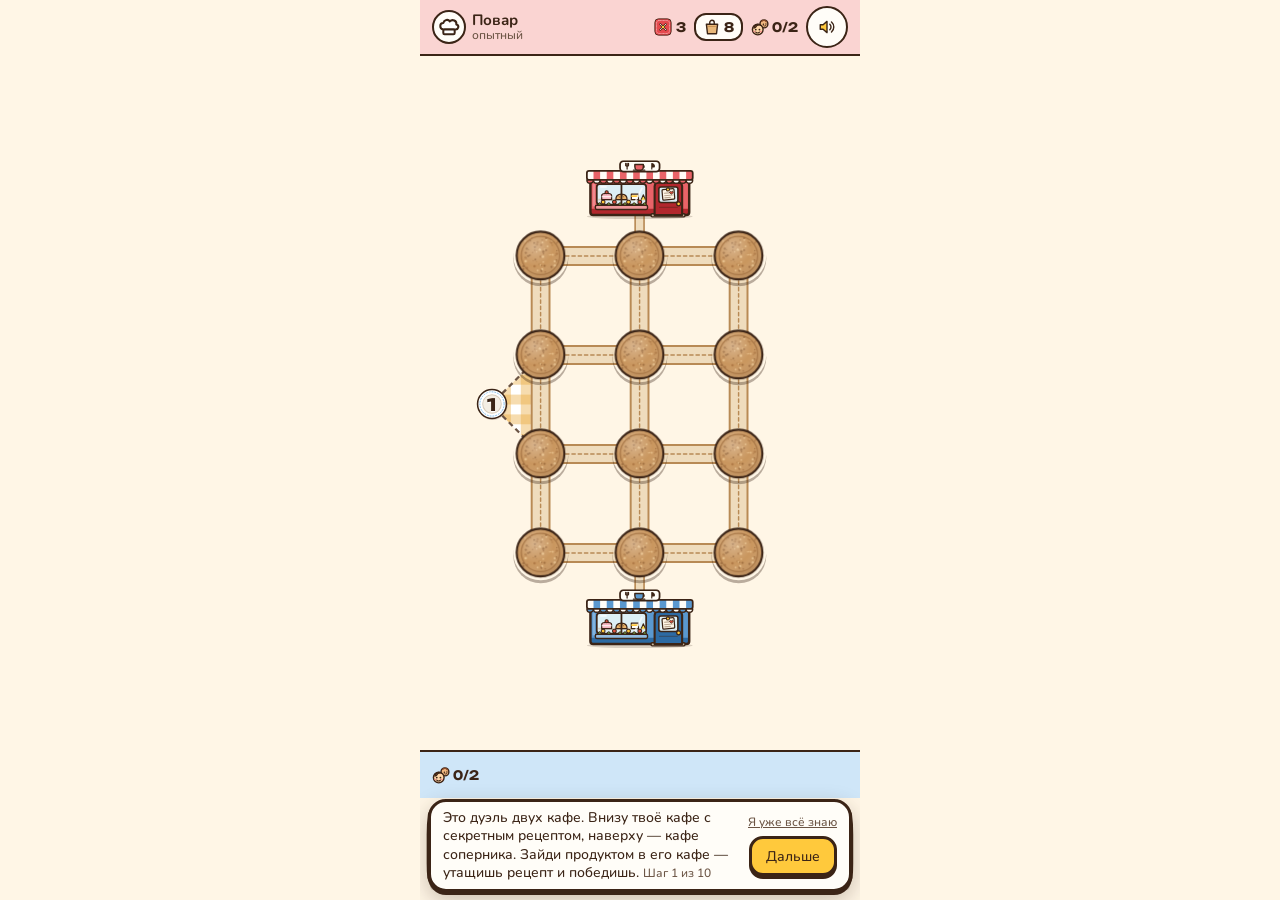
==== commit 873bd3b8: "Сборка 09889b8: обучение для новичка по приглашению" ====
--- a/index.html
+++ b/index.html
@@ -9,7 +9,7 @@
     <link rel="icon" href="icon-192.png" />
     <link rel="apple-touch-icon" href="icon-192.png" />
     <title>Кухонная дуэль</title>
-    <script type="module" crossorigin src="./assets/main-CBAihO5h.js"></script>
+    <script type="module" crossorigin src="./assets/main-B6XjNEDe.js"></script>
     <link rel="modulepreload" crossorigin href="./assets/net-BnhEGn1H.js">
     <link rel="stylesheet" crossorigin href="./assets/main-DQArNLX1.css">
   </head>
